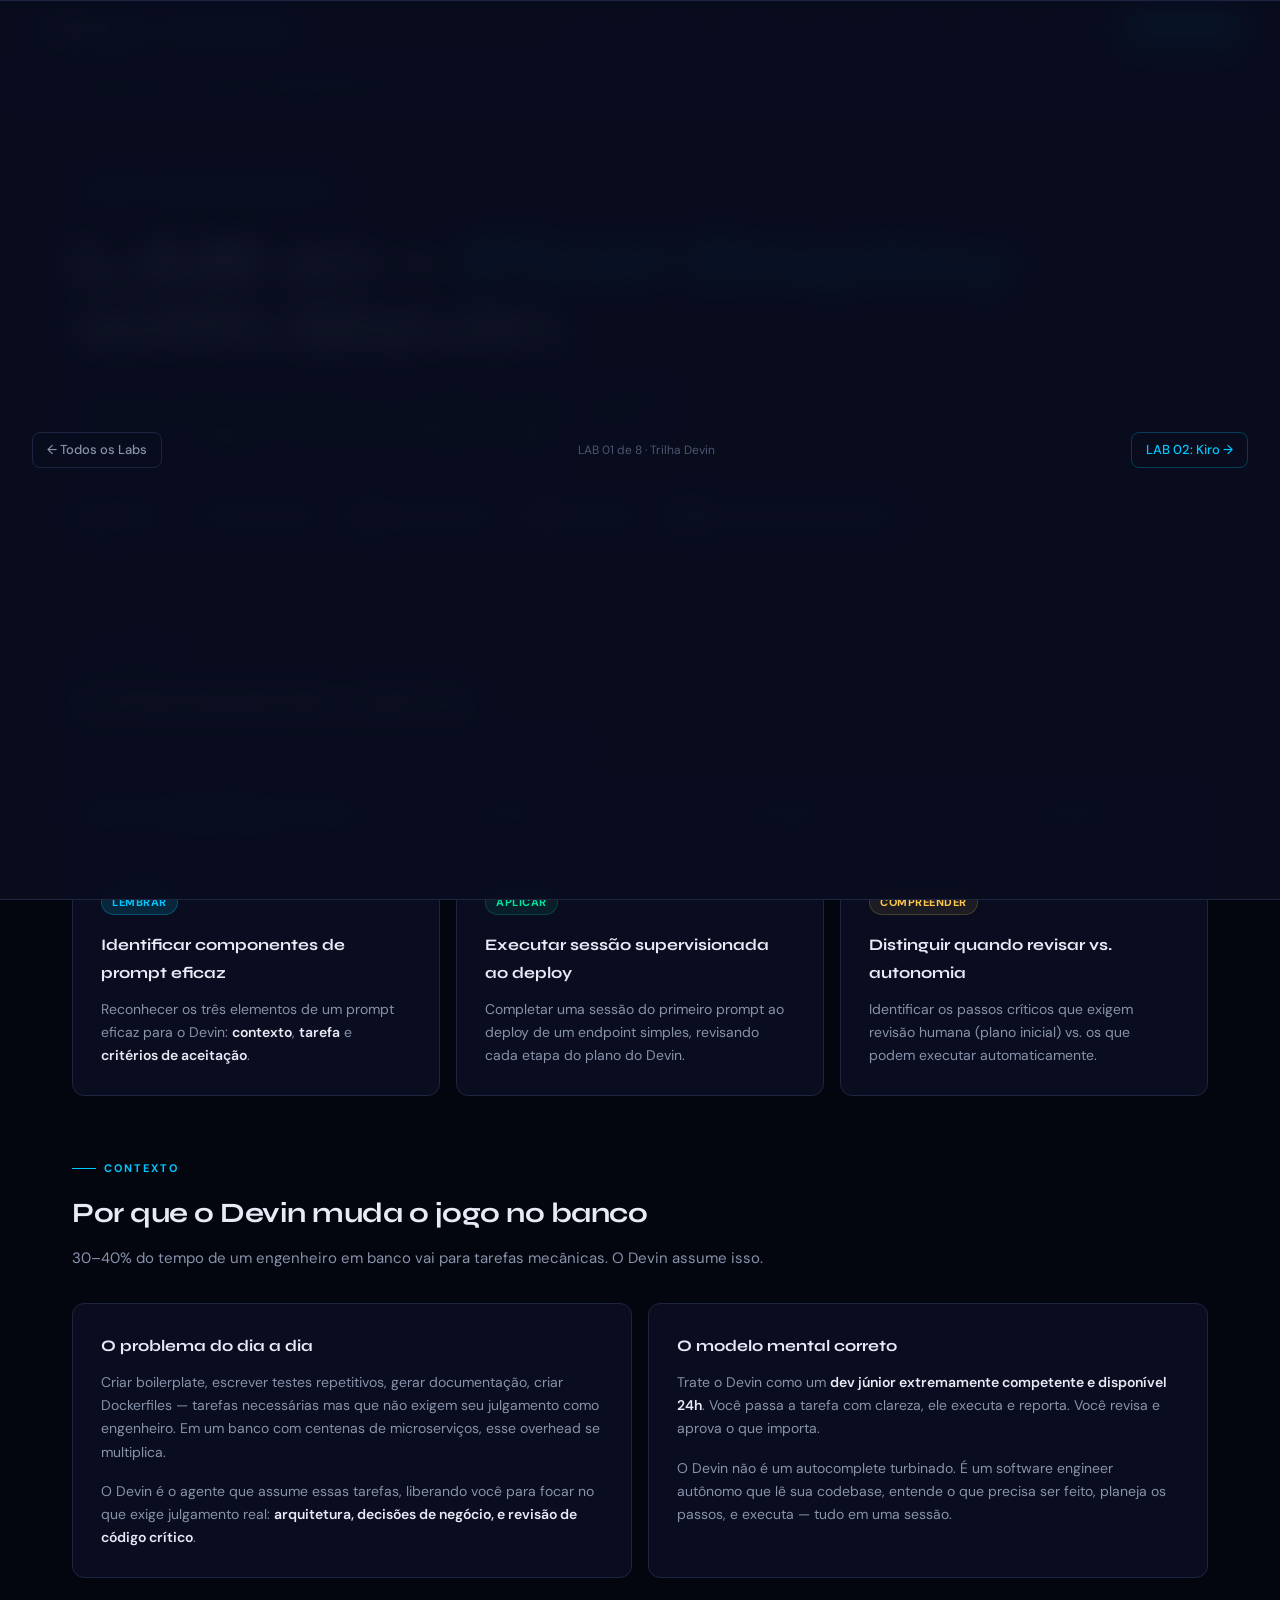
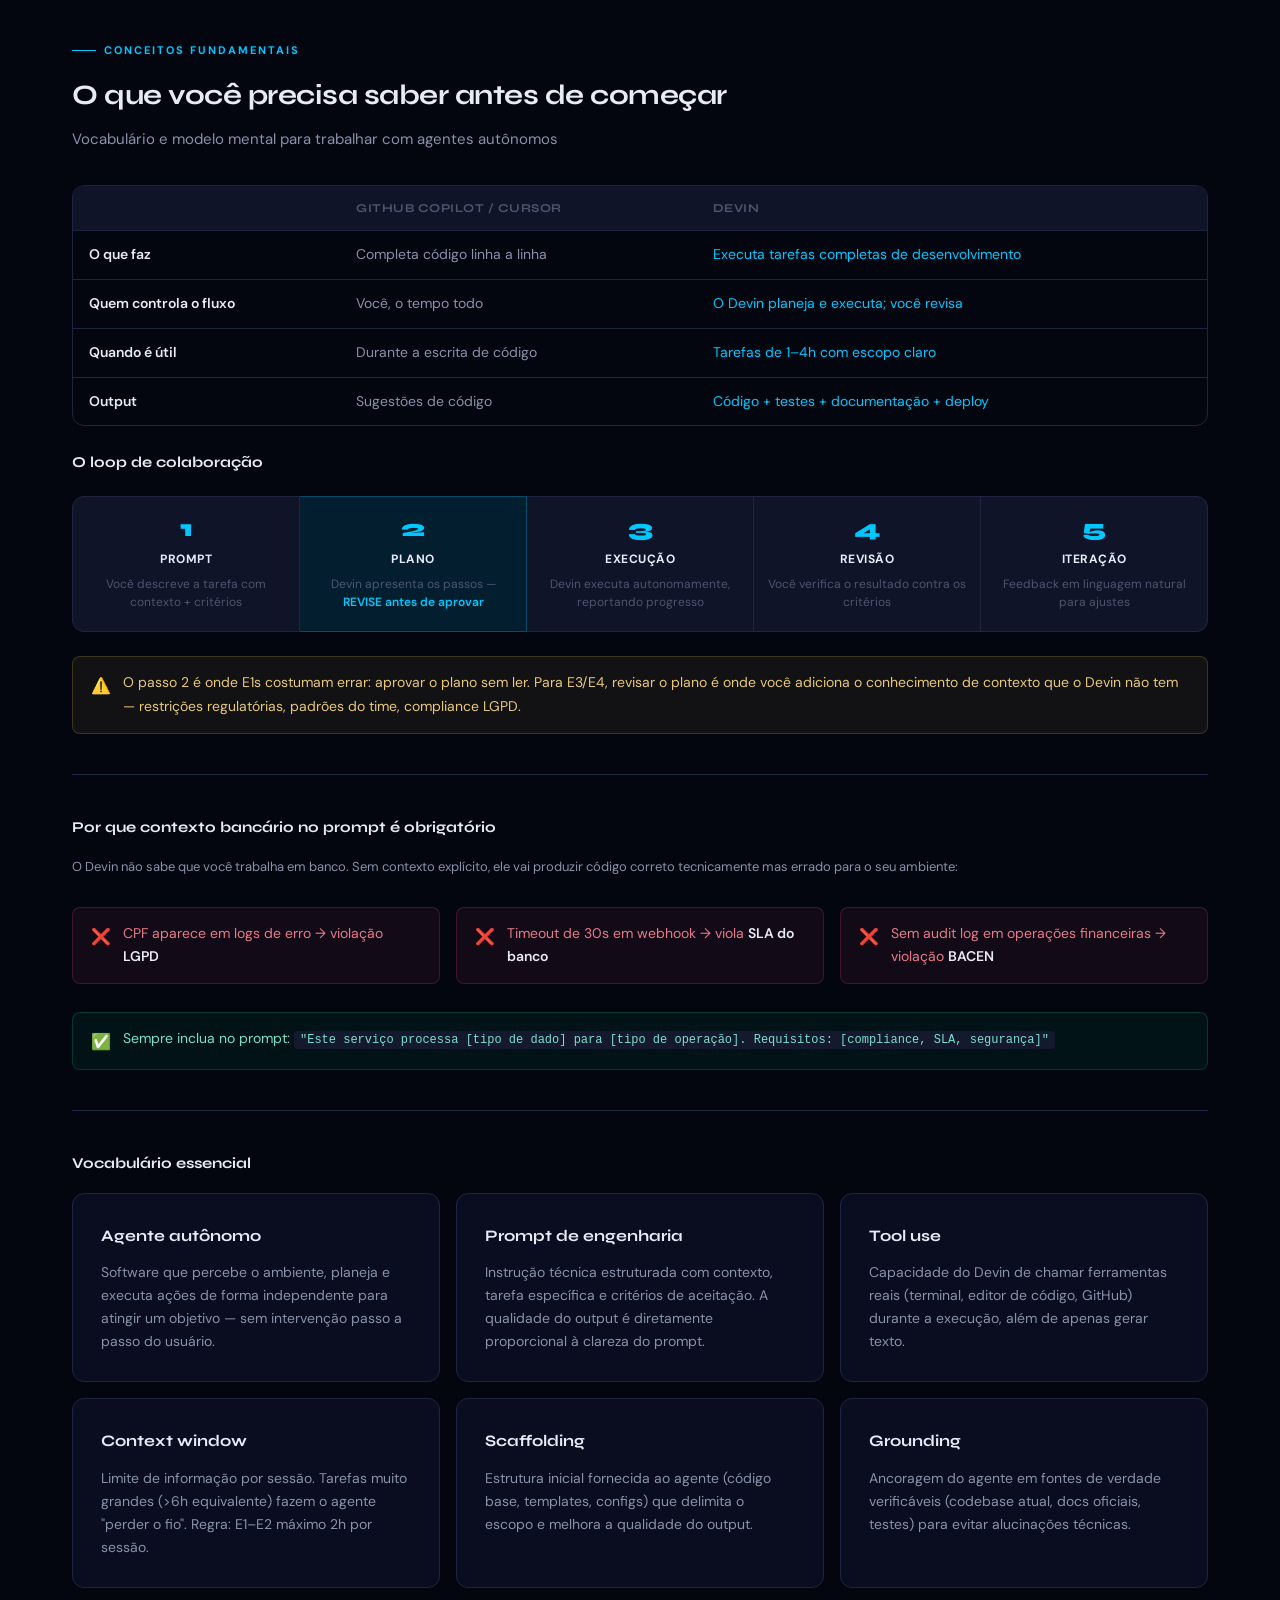
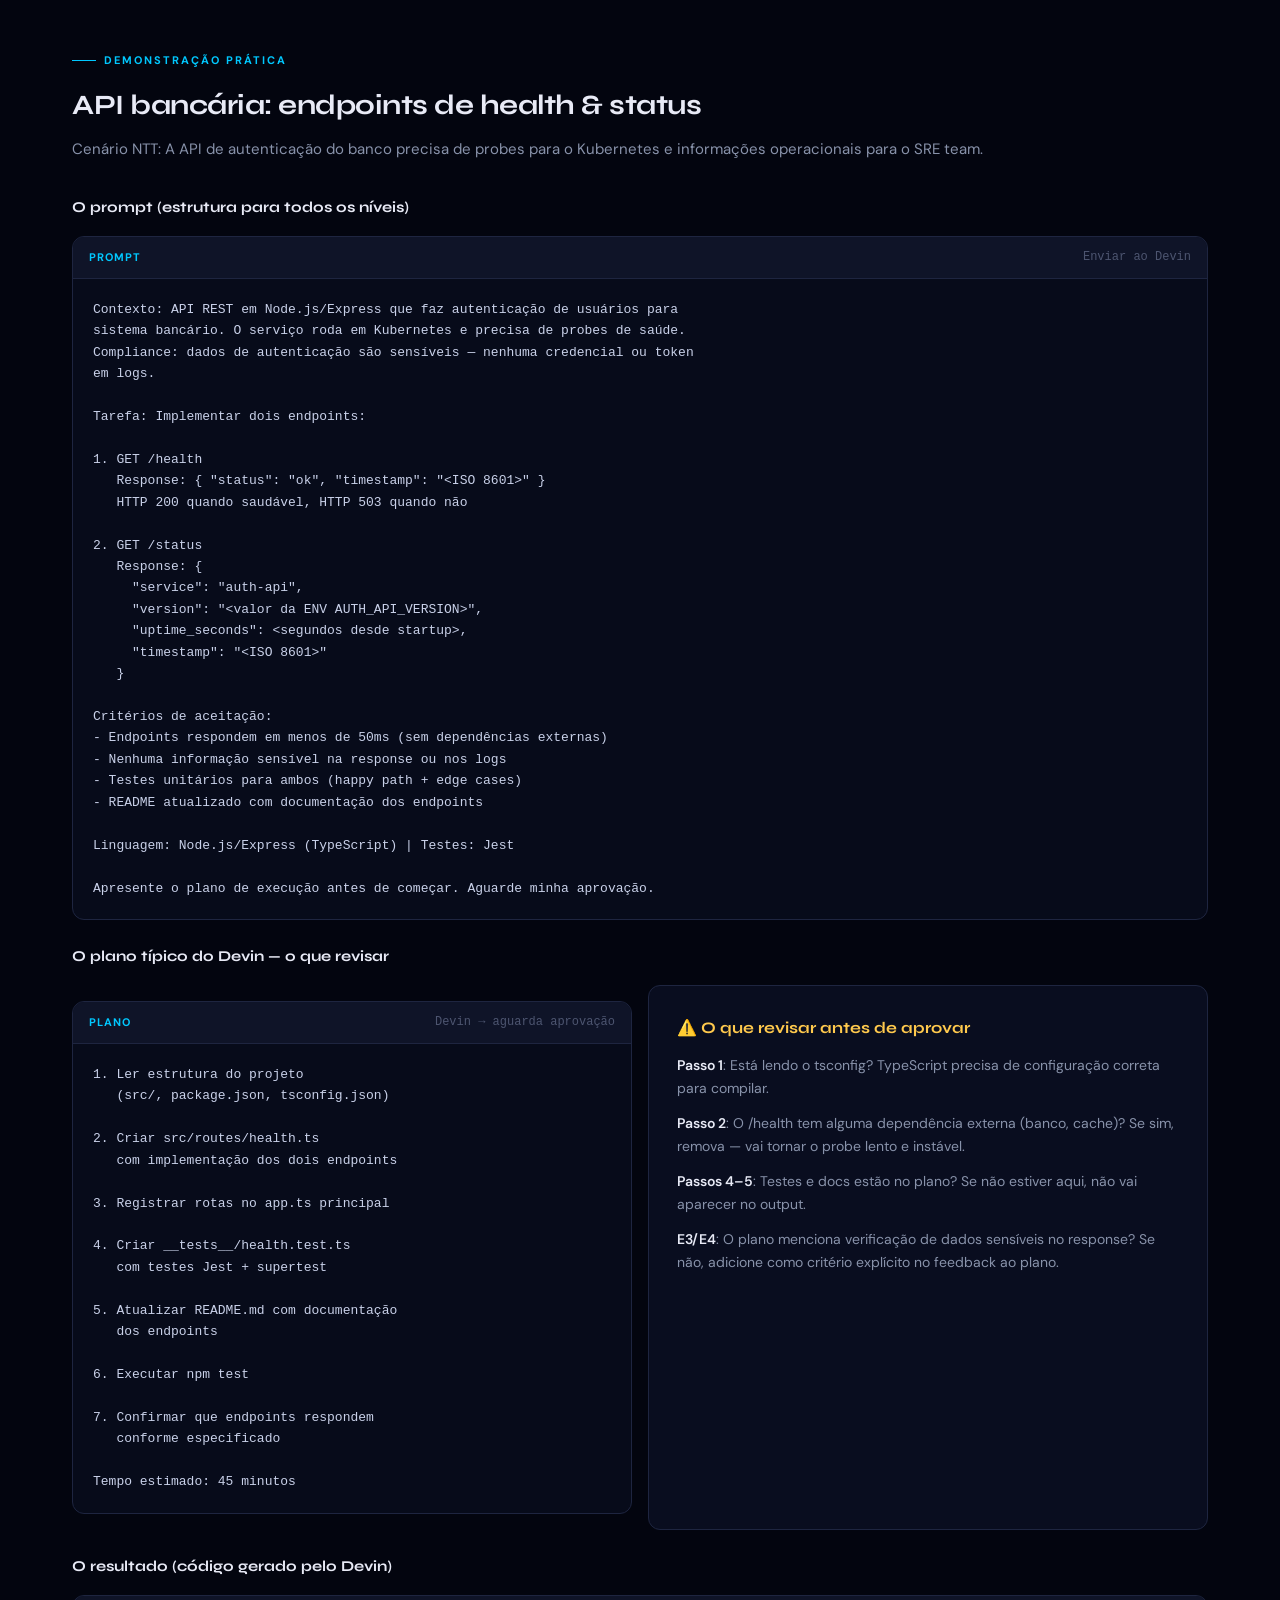
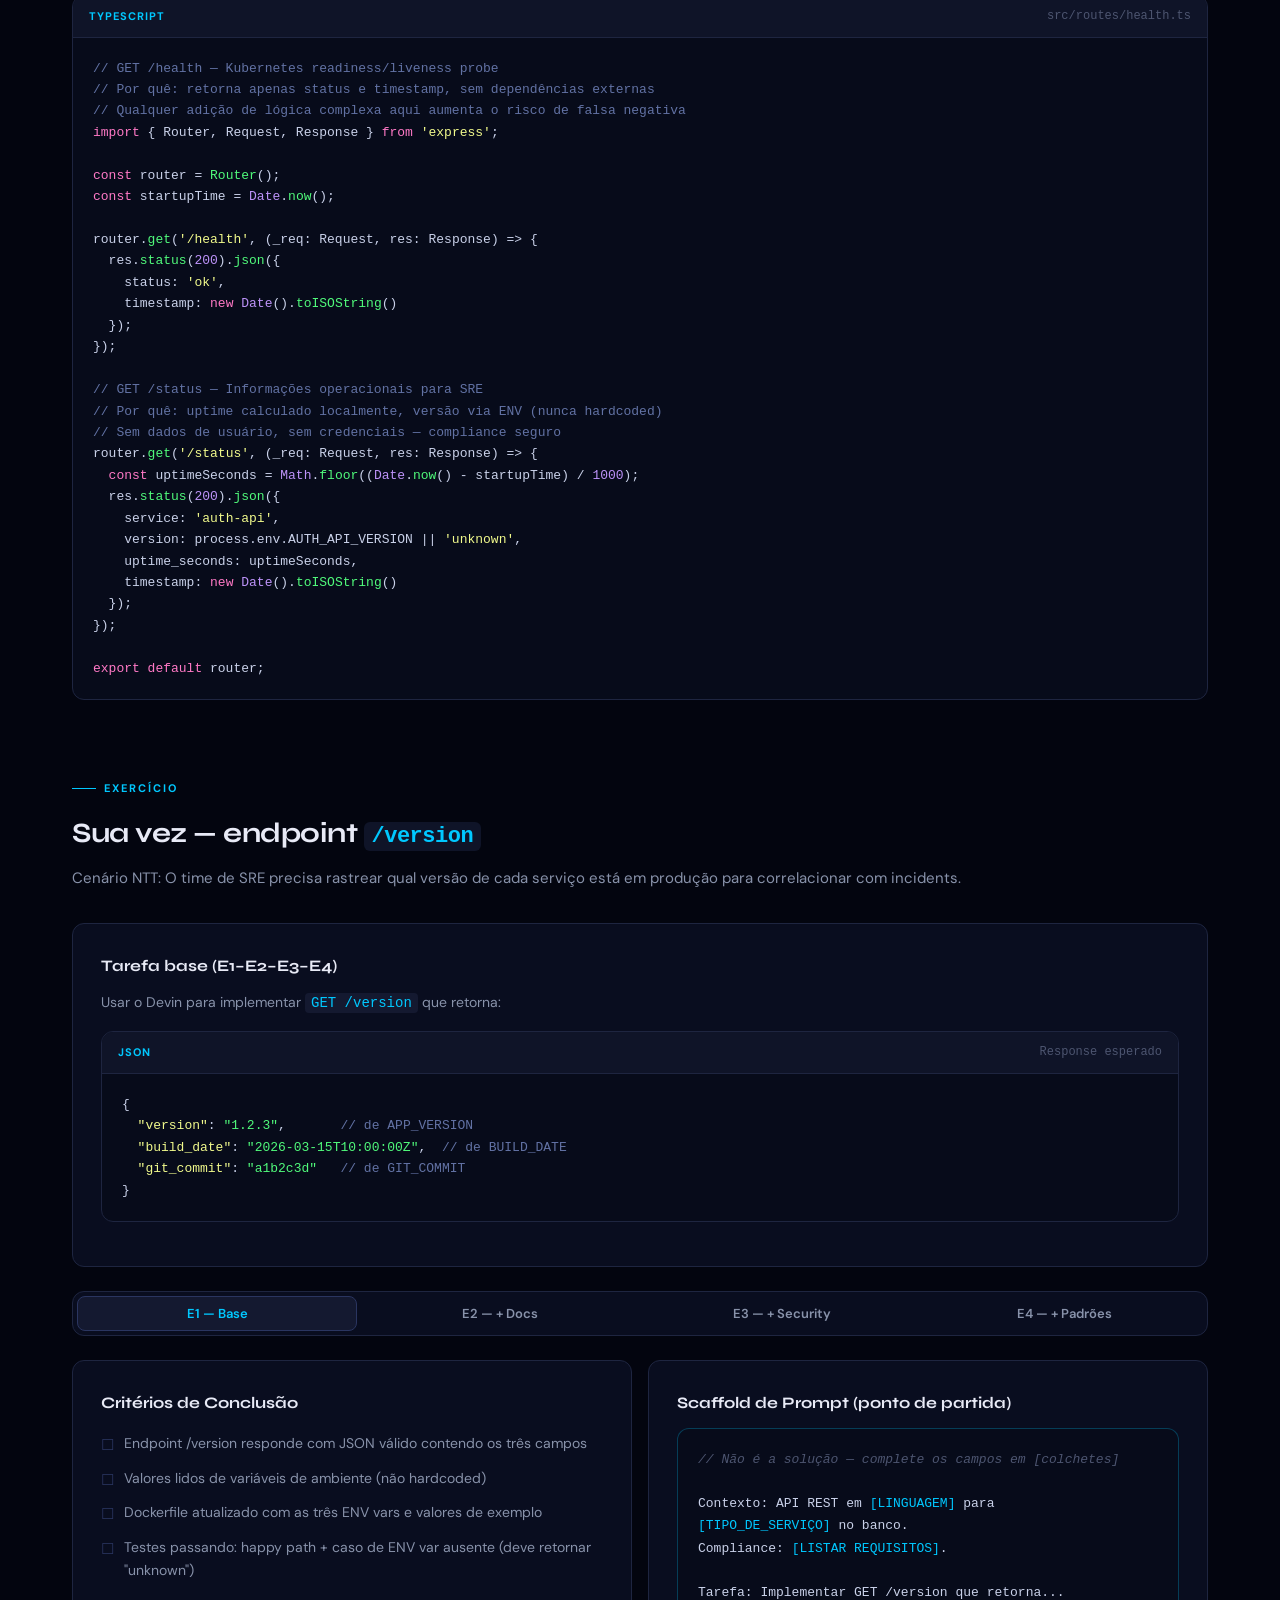
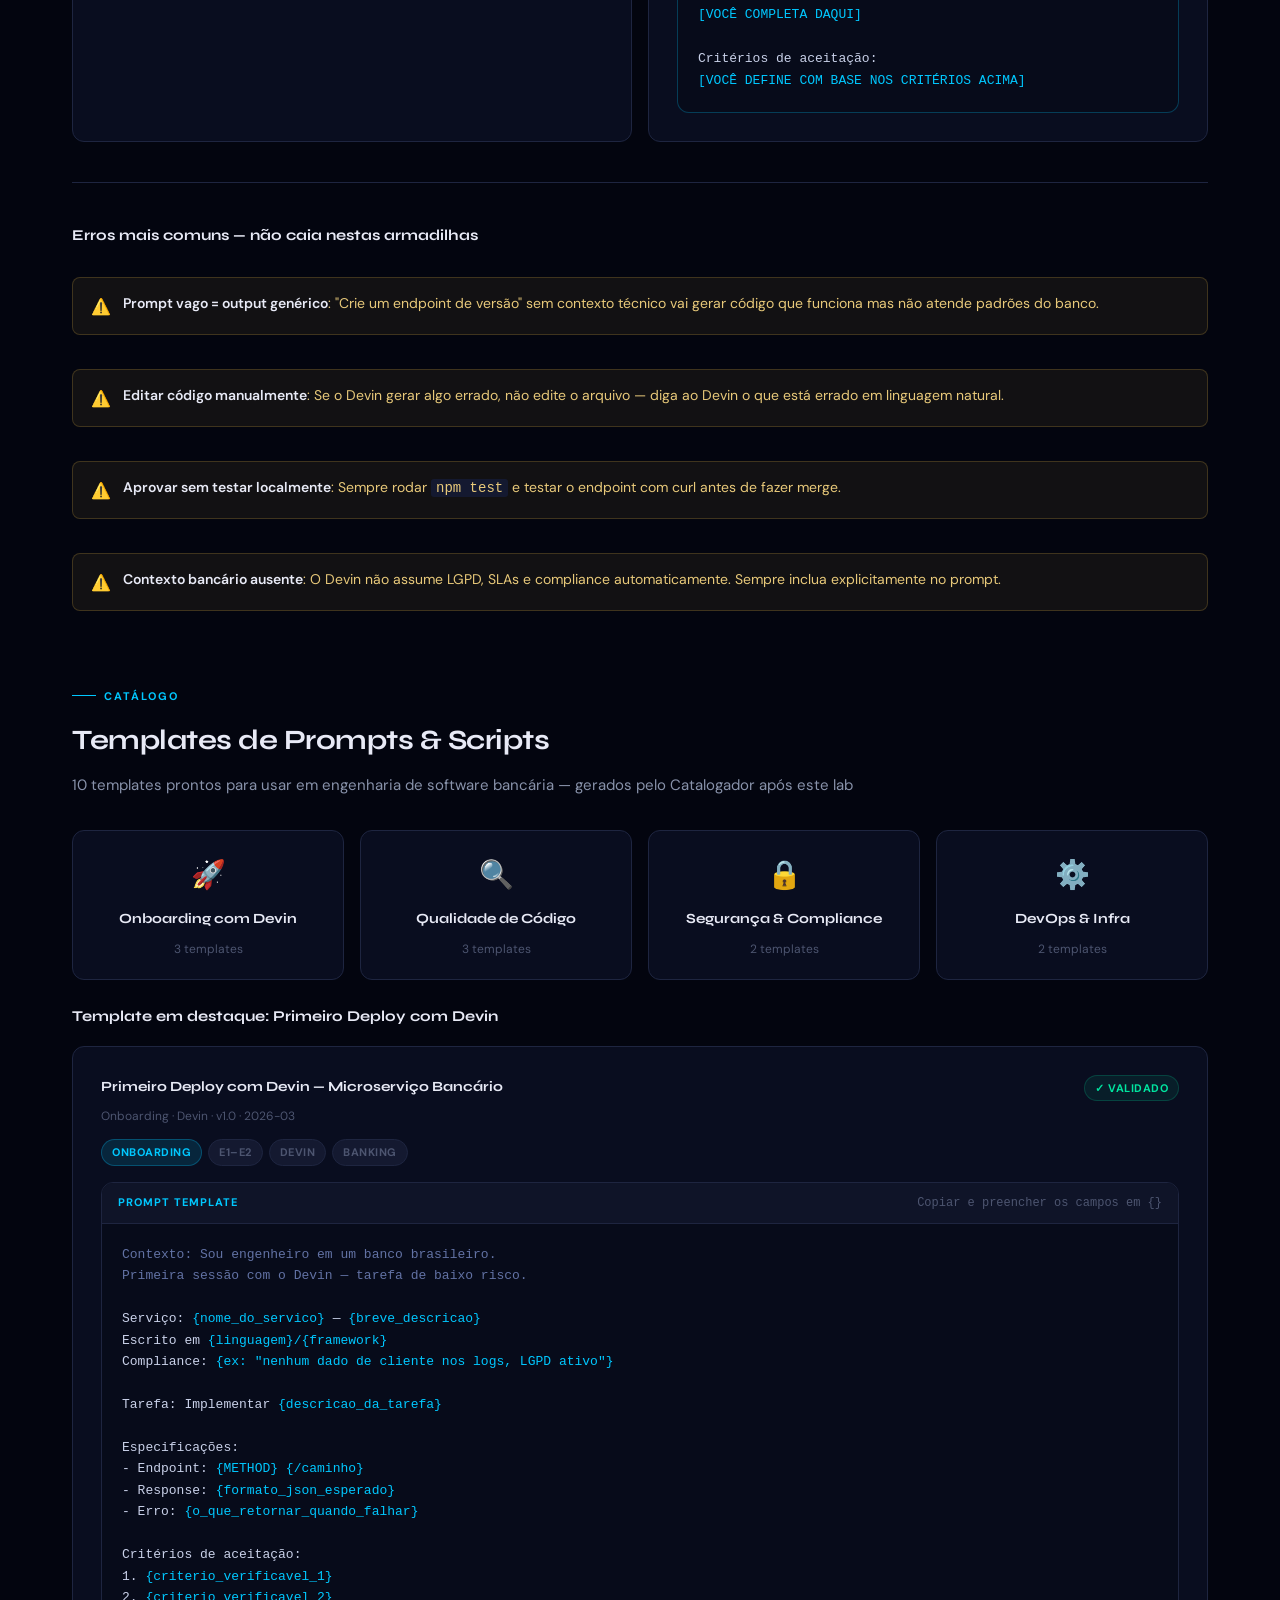
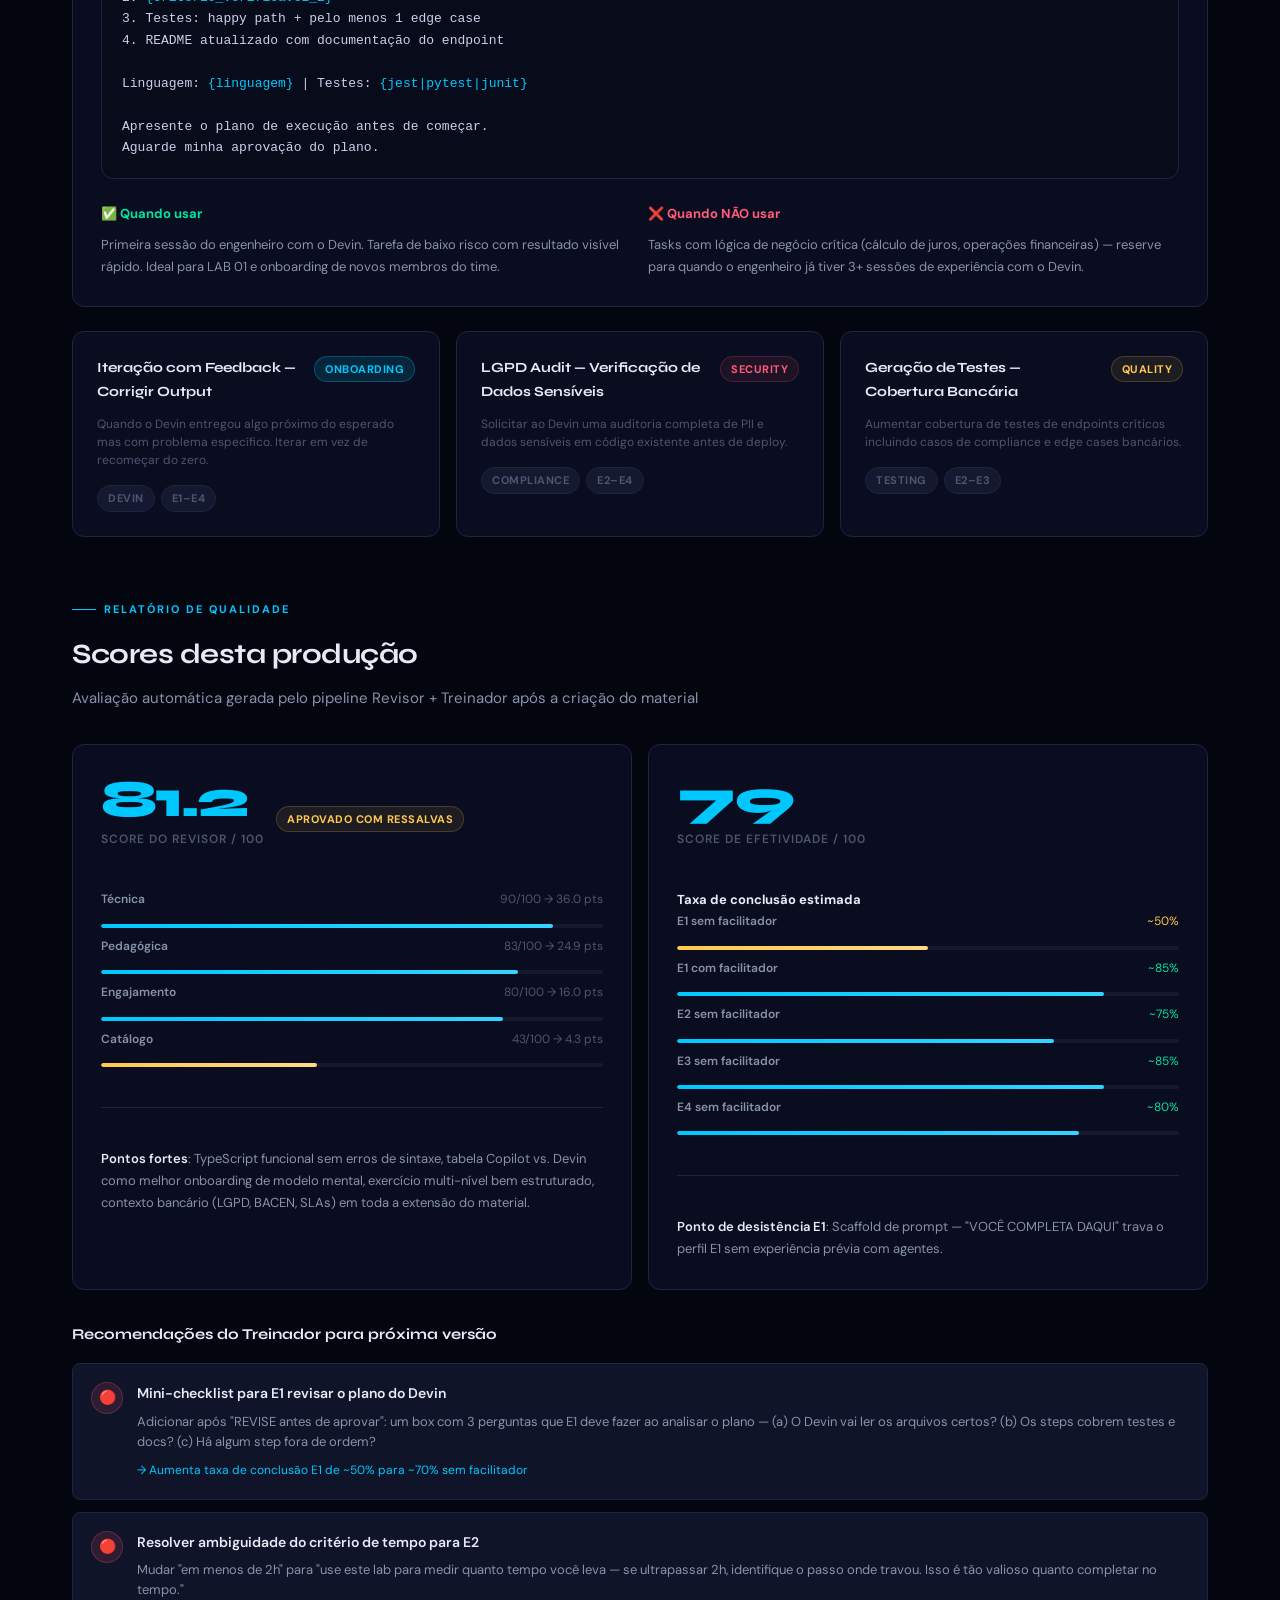
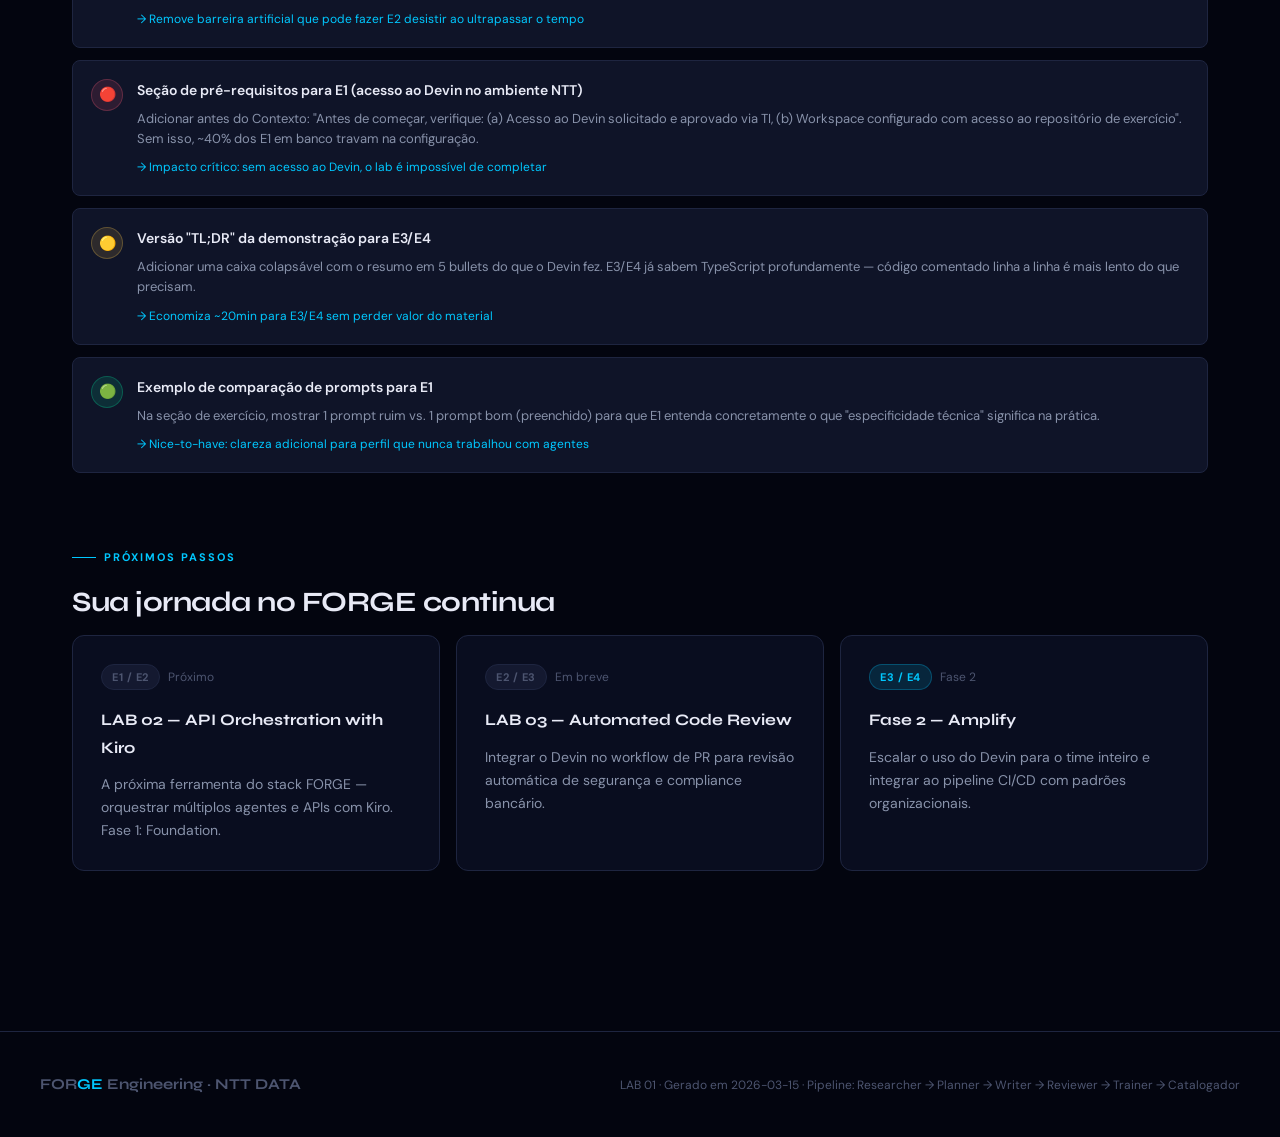
==== lab-01.html @ 85e08daf "feat: FORGE Training Platform — multi-lab responsive platform - index.html: home dashboard with Devi" ====
<!DOCTYPE html>
<html lang="pt-BR">
<head>
  <meta charset="UTF-8" />
  <meta name="viewport" content="width=device-width, initial-scale=1.0" />
  <title>FORGE Engineering — LAB 01: First Deploy with Devin</title>
  <link rel="preconnect" href="https://fonts.googleapis.com" />
  <link rel="preconnect" href="https://fonts.gstatic.com" crossorigin />
  <link href="https://fonts.googleapis.com/css2?family=Syne:wght@400;500;600;700;800&family=DM+Sans:ital,opsz,wght@0,9..40,300;0,9..40,400;0,9..40,500;0,9..40,600;1,9..40,400&display=swap" rel="stylesheet" />
  <style>
    /* ── Reset & Base ──────────────────────────────────────────── */
    *, *::before, *::after { box-sizing: border-box; margin: 0; padding: 0; }

    :root {
      --bg:         #03050f;
      --bg-2:       #090d1f;
      --bg-3:       #0f1428;
      --bg-4:       #141930;
      --cyan:       #00c8ff;
      --cyan-dim:   #00c8ff22;
      --cyan-glow:  #00c8ff44;
      --text:       #e8eaf6;
      --text-dim:   #8892aa;
      --text-muted: #4d5570;
      --border:     #1e2540;
      --border-bright: #2a3560;
      --green:      #00e5a0;
      --yellow:     #ffc94d;
      --red:        #ff5c7a;
      --purple:     #a855f7;
      --font-head:  'Syne', sans-serif;
      --font-body:  'DM Sans', sans-serif;
      --radius:     12px;
      --radius-sm:  8px;
    }

    html { scroll-behavior: smooth; }

    body {
      background: var(--bg);
      color: var(--text);
      font-family: var(--font-body);
      font-size: 15px;
      line-height: 1.7;
      min-height: 100vh;
    }

    /* ── Nav ───────────────────────────────────────────────────── */
    nav {
      position: sticky;
      top: 0;
      z-index: 100;
      background: rgba(3, 5, 15, 0.85);
      backdrop-filter: blur(16px);
      border-bottom: 1px solid var(--border);
      padding: 0 32px;
    }

    .nav-inner {
      max-width: 1200px;
      margin: 0 auto;
      display: flex;
      align-items: center;
      justify-content: space-between;
      height: 60px;
      gap: 24px;
    }

    .nav-brand {
      display: flex;
      align-items: center;
      gap: 12px;
      text-decoration: none;
    }

    .nav-logo {
      font-family: var(--font-head);
      font-size: 18px;
      font-weight: 800;
      letter-spacing: -0.5px;
      color: var(--text);
    }

    .nav-logo span { color: var(--cyan); }

    .nav-badge {
      font-size: 11px;
      font-weight: 600;
      color: var(--cyan);
      background: var(--cyan-dim);
      border: 1px solid var(--cyan-glow);
      padding: 2px 8px;
      border-radius: 20px;
      letter-spacing: 0.5px;
    }

    .nav-links {
      display: flex;
      align-items: center;
      gap: 4px;
      list-style: none;
    }

    .nav-links a {
      text-decoration: none;
      color: var(--text-dim);
      font-size: 13px;
      font-weight: 500;
      padding: 6px 12px;
      border-radius: var(--radius-sm);
      transition: color 0.2s, background 0.2s;
    }

    .nav-links a:hover {
      color: var(--text);
      background: var(--bg-3);
    }

    .nav-cta {
      background: var(--cyan) !important;
      color: var(--bg) !important;
      font-weight: 600 !important;
      padding: 6px 16px !important;
    }

    .nav-cta:hover {
      background: #33d4ff !important;
    }

    .nav-back {
      color: var(--text-muted) !important;
      border: 1px solid var(--border) !important;
      border-radius: var(--radius-sm) !important;
    }

    .nav-back:hover {
      color: var(--text-dim) !important;
      border-color: var(--border-bright) !important;
    }

    /* ── Hamburger ─────────────────────────────────────────────── */
    .nav-hamburger {
      display: none;
      flex-direction: column;
      gap: 5px;
      cursor: pointer;
      padding: 8px;
      background: none;
      border: none;
    }

    .nav-hamburger span {
      display: block;
      width: 22px;
      height: 2px;
      background: var(--text);
      transition: all 0.3s;
      border-radius: 2px;
    }

    .nav-mobile-menu {
      display: none;
      position: absolute;
      top: 60px;
      left: 0;
      right: 0;
      background: var(--bg-2);
      border-bottom: 1px solid var(--border);
      padding: 16px;
      flex-direction: column;
      gap: 8px;
      z-index: 99;
    }

    .nav-mobile-menu.open { display: flex; }

    .nav-mobile-menu a {
      text-decoration: none;
      color: var(--text-dim);
      font-size: 14px;
      font-weight: 500;
      padding: 10px 14px;
      border-radius: var(--radius-sm);
      transition: color 0.2s, background 0.2s;
    }

    .nav-mobile-menu a:hover {
      color: var(--text);
      background: var(--bg-3);
    }

    .nav-mobile-menu .nav-cta {
      background: var(--cyan) !important;
      color: var(--bg) !important;
      text-align: center;
    }

    /* ── Layout ────────────────────────────────────────────────── */
    .page {
      max-width: 1200px;
      margin: 0 auto;
      padding: 0 32px 80px;
    }

    /* ── Hero ──────────────────────────────────────────────────── */
    .hero {
      padding: 72px 0 48px;
      border-bottom: 1px solid var(--border);
    }

    .hero-phase {
      display: inline-flex;
      align-items: center;
      gap: 8px;
      background: var(--bg-3);
      border: 1px solid var(--border-bright);
      border-radius: 20px;
      padding: 4px 14px;
      margin-bottom: 24px;
    }

    .hero-phase .dot {
      width: 6px;
      height: 6px;
      border-radius: 50%;
      background: var(--cyan);
      animation: pulse 2s infinite;
    }

    @keyframes pulse {
      0%, 100% { opacity: 1; }
      50% { opacity: 0.3; }
    }

    .hero-phase span {
      font-size: 12px;
      font-weight: 600;
      color: var(--cyan);
      letter-spacing: 0.5px;
      text-transform: uppercase;
    }

    .hero h1 {
      font-family: var(--font-head);
      font-size: clamp(36px, 5vw, 60px);
      font-weight: 800;
      letter-spacing: -1.5px;
      line-height: 1.08;
      margin-bottom: 20px;
      color: var(--text);
    }

    .hero h1 em {
      font-style: normal;
      color: var(--cyan);
    }

    .hero-desc {
      font-size: 17px;
      color: var(--text-dim);
      max-width: 640px;
      line-height: 1.6;
      margin-bottom: 36px;
    }

    .hero-meta {
      display: flex;
      flex-wrap: wrap;
      gap: 12px;
    }

    .meta-chip {
      display: inline-flex;
      align-items: center;
      gap: 6px;
      background: var(--bg-3);
      border: 1px solid var(--border);
      border-radius: var(--radius-sm);
      padding: 6px 14px;
      font-size: 13px;
      color: var(--text-dim);
    }

    .meta-chip .icon { font-size: 14px; }

    /* ── Section ───────────────────────────────────────────────── */
    .section {
      padding: 56px 0 0;
    }

    .section-label {
      display: inline-flex;
      align-items: center;
      gap: 8px;
      font-size: 11px;
      font-weight: 700;
      letter-spacing: 2px;
      text-transform: uppercase;
      color: var(--cyan);
      margin-bottom: 12px;
    }

    .section-label::before {
      content: '';
      display: block;
      width: 24px;
      height: 1px;
      background: var(--cyan);
    }

    .section h2 {
      font-family: var(--font-head);
      font-size: 28px;
      font-weight: 700;
      letter-spacing: -0.5px;
      margin-bottom: 8px;
    }

    .section-sub {
      color: var(--text-dim);
      margin-bottom: 32px;
      font-size: 15px;
    }

    /* ── Cards ─────────────────────────────────────────────────── */
    .card {
      background: var(--bg-2);
      border: 1px solid var(--border);
      border-radius: var(--radius);
      padding: 28px;
      transition: border-color 0.2s;
    }

    .card:hover {
      border-color: var(--border-bright);
    }

    .card-grid {
      display: grid;
      gap: 16px;
    }

    .card-grid-2 { grid-template-columns: repeat(auto-fit, minmax(340px, 1fr)); }
    .card-grid-3 { grid-template-columns: repeat(auto-fit, minmax(280px, 1fr)); }
    .card-grid-4 { grid-template-columns: repeat(auto-fit, minmax(240px, 1fr)); }

    .card-title {
      font-family: var(--font-head);
      font-size: 16px;
      font-weight: 700;
      margin-bottom: 12px;
      color: var(--text);
    }

    .card-body {
      font-size: 14px;
      color: var(--text-dim);
      line-height: 1.65;
    }

    /* ── Score Cards ───────────────────────────────────────────── */
    .score-big {
      font-family: var(--font-head);
      font-size: 52px;
      font-weight: 800;
      letter-spacing: -2px;
      color: var(--cyan);
      line-height: 1;
      margin-bottom: 4px;
    }

    .score-label {
      font-size: 12px;
      font-weight: 600;
      text-transform: uppercase;
      letter-spacing: 1px;
      color: var(--text-muted);
      margin-bottom: 16px;
    }

    .progress-bar {
      height: 4px;
      background: var(--bg-4);
      border-radius: 2px;
      overflow: hidden;
      margin-bottom: 6px;
    }

    .progress-fill {
      height: 100%;
      border-radius: 2px;
      background: linear-gradient(90deg, var(--cyan), #33d4ff);
      transition: width 1s ease;
    }

    .progress-row {
      display: flex;
      justify-content: space-between;
      font-size: 12px;
      color: var(--text-muted);
      margin-bottom: 14px;
    }

    .progress-row strong { color: var(--text-dim); }

    /* ── Badge ─────────────────────────────────────────────────── */
    .badge {
      display: inline-flex;
      align-items: center;
      gap: 4px;
      border-radius: 20px;
      padding: 3px 10px;
      font-size: 11px;
      font-weight: 700;
      letter-spacing: 0.5px;
      text-transform: uppercase;
    }

    .badge-cyan  { background: var(--cyan-dim); color: var(--cyan); border: 1px solid var(--cyan-glow); }
    .badge-green { background: #00e5a015; color: var(--green); border: 1px solid #00e5a030; }
    .badge-yellow{ background: #ffc94d15; color: var(--yellow); border: 1px solid #ffc94d30; }
    .badge-red   { background: #ff5c7a15; color: var(--red); border: 1px solid #ff5c7a30; }
    .badge-purple{ background: #a855f715; color: var(--purple); border: 1px solid #a855f730; }
    .badge-gray  { background: var(--bg-4); color: var(--text-muted); border: 1px solid var(--border); }

    /* ── Level Tabs ─────────────────────────────────────────────── */
    .tabs {
      display: flex;
      gap: 4px;
      background: var(--bg-2);
      border: 1px solid var(--border);
      border-radius: var(--radius);
      padding: 4px;
      margin-bottom: 24px;
      flex-wrap: wrap;
    }

    .tab {
      flex: 1;
      min-width: 100px;
      padding: 8px 16px;
      border-radius: var(--radius-sm);
      border: none;
      background: transparent;
      color: var(--text-dim);
      font-family: var(--font-body);
      font-size: 13px;
      font-weight: 600;
      cursor: pointer;
      transition: all 0.2s;
      text-align: center;
    }

    .tab.active {
      background: var(--bg-4);
      color: var(--cyan);
      border: 1px solid var(--border-bright);
    }

    .tab-content { display: none; }
    .tab-content.active { display: block; }

    /* ── Table ─────────────────────────────────────────────────── */
    .table-wrap {
      overflow-x: auto;
      border-radius: var(--radius);
      border: 1px solid var(--border);
    }

    table {
      width: 100%;
      border-collapse: collapse;
      font-size: 14px;
    }

    thead {
      background: var(--bg-3);
    }

    th {
      padding: 12px 16px;
      text-align: left;
      font-family: var(--font-head);
      font-size: 12px;
      font-weight: 700;
      letter-spacing: 0.5px;
      color: var(--text-muted);
      text-transform: uppercase;
      border-bottom: 1px solid var(--border);
    }

    td {
      padding: 12px 16px;
      color: var(--text-dim);
      border-bottom: 1px solid var(--border);
      vertical-align: top;
    }

    tr:last-child td { border-bottom: none; }

    tr:hover td { background: var(--bg-3); }

    /* ── Code Block ─────────────────────────────────────────────── */
    .code-block {
      background: #070b1a;
      border: 1px solid var(--border);
      border-radius: var(--radius);
      overflow: hidden;
      margin: 16px 0;
    }

    .code-header {
      display: flex;
      align-items: center;
      justify-content: space-between;
      padding: 10px 16px;
      background: var(--bg-3);
      border-bottom: 1px solid var(--border);
    }

    .code-lang {
      font-size: 11px;
      font-weight: 700;
      color: var(--cyan);
      letter-spacing: 1px;
      text-transform: uppercase;
    }

    .code-file {
      font-size: 12px;
      color: var(--text-muted);
      font-family: 'Courier New', monospace;
    }

    pre {
      padding: 20px;
      overflow-x: auto;
      font-size: 13px;
      line-height: 1.65;
      color: #c9d1e9;
      font-family: 'JetBrains Mono', 'Courier New', monospace;
    }

    /* ── Prompt Template ─────────────────────────────────────────── */
    .prompt-block {
      background: #070b1a;
      border: 1px solid var(--cyan-glow);
      border-radius: var(--radius);
      padding: 20px;
      font-family: 'Courier New', monospace;
      font-size: 13px;
      line-height: 1.7;
      color: #c9d1e9;
      white-space: pre-wrap;
      word-break: break-word;
    }

    .prompt-var { color: var(--cyan); }
    .prompt-comment { color: var(--text-muted); font-style: italic; }

    /* ── Alert ─────────────────────────────────────────────────── */
    .alert {
      display: flex;
      gap: 12px;
      padding: 14px 18px;
      border-radius: var(--radius-sm);
      margin: 12px 0;
      font-size: 14px;
    }

    .alert-icon { font-size: 16px; flex-shrink: 0; margin-top: 1px; }

    .alert-yellow { background: #ffc94d10; border: 1px solid #ffc94d30; color: #e8c97a; }
    .alert-red    { background: #ff5c7a10; border: 1px solid #ff5c7a30; color: #e87a8a; }
    .alert-green  { background: #00e5a010; border: 1px solid #00e5a030; color: #7ae0c9; }
    .alert-cyan   { background: var(--cyan-dim); border: 1px solid var(--cyan-glow); color: #7ad4e8; }

    /* ── Checklist ─────────────────────────────────────────────── */
    .checklist {
      list-style: none;
      display: flex;
      flex-direction: column;
      gap: 8px;
    }

    .checklist li {
      display: flex;
      align-items: flex-start;
      gap: 10px;
      font-size: 14px;
      color: var(--text-dim);
    }

    .checklist li::before {
      content: '☐';
      color: var(--border-bright);
      font-size: 15px;
      flex-shrink: 0;
      margin-top: 1px;
    }

    /* ── Loop Visual ─────────────────────────────────────────────── */
    .loop-steps {
      display: flex;
      flex-wrap: wrap;
      gap: 0;
      margin: 20px 0;
    }

    .loop-step {
      flex: 1;
      min-width: 140px;
      display: flex;
      flex-direction: column;
      align-items: center;
      text-align: center;
      padding: 20px 12px;
      background: var(--bg-3);
      border: 1px solid var(--border);
      position: relative;
    }

    .loop-step:first-child { border-radius: var(--radius) 0 0 var(--radius); }
    .loop-step:last-child  { border-radius: 0 var(--radius) var(--radius) 0; }
    .loop-step + .loop-step { border-left: none; }

    .loop-step.highlight { background: var(--cyan-dim); border-color: var(--cyan-glow); }

    .loop-num {
      font-family: var(--font-head);
      font-size: 24px;
      font-weight: 800;
      color: var(--cyan);
      line-height: 1;
      margin-bottom: 8px;
    }

    .loop-name {
      font-size: 12px;
      font-weight: 700;
      color: var(--text);
      text-transform: uppercase;
      letter-spacing: 0.5px;
      margin-bottom: 6px;
    }

    .loop-desc {
      font-size: 12px;
      color: var(--text-muted);
      line-height: 1.5;
    }

    /* ── Catalog Card ─────────────────────────────────────────────── */
    .catalog-card {
      background: var(--bg-2);
      border: 1px solid var(--border);
      border-radius: var(--radius);
      padding: 24px;
      transition: border-color 0.2s, transform 0.2s;
      cursor: default;
    }

    .catalog-card:hover {
      border-color: var(--cyan-glow);
      transform: translateY(-2px);
    }

    .catalog-card-top {
      display: flex;
      align-items: flex-start;
      justify-content: space-between;
      gap: 12px;
      margin-bottom: 12px;
    }

    .catalog-card-title {
      font-family: var(--font-head);
      font-size: 14px;
      font-weight: 700;
      color: var(--text);
    }

    .catalog-card-meta {
      font-size: 12px;
      color: var(--text-muted);
      margin-bottom: 16px;
      line-height: 1.5;
    }

    .catalog-card-tags {
      display: flex;
      flex-wrap: wrap;
      gap: 6px;
    }

    /* ── Recommendation ─────────────────────────────────────────── */
    .rec {
      display: flex;
      gap: 14px;
      padding: 18px;
      background: var(--bg-3);
      border: 1px solid var(--border);
      border-radius: var(--radius-sm);
      margin-bottom: 12px;
    }

    .rec-priority {
      width: 32px;
      height: 32px;
      border-radius: 50%;
      display: flex;
      align-items: center;
      justify-content: center;
      font-size: 14px;
      flex-shrink: 0;
    }

    .rec-priority.high   { background: #ff5c7a20; border: 1px solid #ff5c7a40; color: var(--red); }
    .rec-priority.medium { background: #ffc94d20; border: 1px solid #ffc94d40; color: var(--yellow); }
    .rec-priority.low    { background: #00e5a020; border: 1px solid #00e5a040; color: var(--green); }

    .rec-content { flex: 1; }
    .rec-title { font-size: 14px; font-weight: 600; color: var(--text); margin-bottom: 6px; }
    .rec-body  { font-size: 13px; color: var(--text-dim); line-height: 1.55; }
    .rec-impact { font-size: 12px; color: var(--cyan); margin-top: 8px; }

    /* ── Footer ─────────────────────────────────────────────────── */
    footer {
      border-top: 1px solid var(--border);
      padding: 40px 32px;
      margin-top: 80px;
    }

    .footer-inner {
      max-width: 1200px;
      margin: 0 auto;
      display: flex;
      align-items: center;
      justify-content: space-between;
      flex-wrap: wrap;
      gap: 16px;
    }

    .footer-brand {
      font-family: var(--font-head);
      font-size: 15px;
      font-weight: 700;
      color: var(--text-muted);
    }

    .footer-brand span { color: var(--cyan); }

    .footer-meta {
      font-size: 12px;
      color: var(--text-muted);
    }

    /* ── Util ───────────────────────────────────────────────────── */
    .divider {
      height: 1px;
      background: var(--border);
      margin: 40px 0;
    }

    .mt-8  { margin-top: 8px; }
    .mt-16 { margin-top: 16px; }
    .mt-24 { margin-top: 24px; }
    .mt-32 { margin-top: 32px; }
    .mb-8  { margin-bottom: 8px; }
    .mb-16 { margin-bottom: 16px; }
    .mb-24 { margin-bottom: 24px; }
    .flex  { display: flex; }
    .items-center { align-items: center; }
    .gap-8 { gap: 8px; }
    .gap-12{ gap: 12px; }
    .text-cyan   { color: var(--cyan); }
    .text-green  { color: var(--green); }
    .text-yellow { color: var(--yellow); }
    .text-red    { color: var(--red); }
    .text-dim    { color: var(--text-dim); }
    .text-muted  { color: var(--text-muted); }
    .text-sm     { font-size: 13px; }
    .text-xs     { font-size: 12px; }
    .font-head   { font-family: var(--font-head); }
    .font-bold   { font-weight: 700; }

    strong { color: var(--text); font-weight: 600; }

    /* ── Breadcrumb ─────────────────────────────────────────────── */
    .breadcrumb { background: var(--bg-2); border-bottom: 1px solid var(--border); }
    .breadcrumb-link { color: var(--text-dim); text-decoration: none; font-size: 13px; transition: color 0.2s; }
    .breadcrumb-link:hover { color: var(--cyan); }
    .breadcrumb-sep { color: var(--text-muted); margin: 0 8px; font-size: 13px; }
    .breadcrumb-current { color: var(--text-dim); font-size: 13px; }

    /* ── Bottom Nav ─────────────────────────────────────────────── */
    .lab-nav-bottom {
      position: fixed;
      bottom: 0;
      left: 0;
      right: 0;
      background: rgba(9, 13, 31, 0.95);
      backdrop-filter: blur(16px);
      border-top: 1px solid var(--border);
      display: flex;
      align-items: center;
      justify-content: space-between;
      padding: 12px 32px;
      z-index: 100;
    }

    .lab-nav-bottom a {
      color: var(--text-dim);
      text-decoration: none;
      font-size: 13px;
      font-weight: 500;
      padding: 6px 14px;
      border-radius: var(--radius-sm);
      border: 1px solid var(--border);
      transition: all 0.2s;
    }

    .lab-nav-bottom a:hover { color: var(--text); border-color: var(--border-bright); }
    .lab-nav-next { color: var(--cyan) !important; border-color: var(--cyan-glow) !important; }
    .lab-nav-next:hover { background: var(--cyan-dim) !important; }
    .lab-nav-info { font-size: 12px; color: var(--text-muted); }

    /* ── Responsive ────────────────────────────────────────────── */
    @media (max-width: 768px) {
      .nav-links { display: none; }
      .nav-hamburger { display: flex; }
      .hero { padding: 40px 0 32px; }
      .hero h1 { font-size: clamp(28px, 7vw, 40px); }
      .page { padding: 0 16px 60px; }
      .card-grid-2, .card-grid-3, .card-grid-4 { grid-template-columns: 1fr; }
      .loop-steps { flex-direction: column; }
      .loop-step { border-radius: 0 !important; border-left: 1px solid var(--border) !important; border-top: none !important; }
      .loop-step:first-child { border-radius: var(--radius) var(--radius) 0 0 !important; border-top: 1px solid var(--border) !important; }
      .loop-step:last-child  { border-radius: 0 0 var(--radius) var(--radius) !important; }
      .table-wrap { font-size: 13px; }
      .hero-meta { gap: 8px; }
      .meta-chip { font-size: 12px; padding: 4px 10px; }
      .tabs { flex-wrap: wrap; }
      .tab { min-width: 80px; font-size: 12px; padding: 6px 10px; }
      .score-big { font-size: 36px; }
    }

    @media (max-width: 480px) {
      nav { padding: 0 16px; }
      .hero h1 { font-size: 26px; }
      .section h2 { font-size: 22px; }
      .code-block pre { font-size: 12px; }
      .card { padding: 20px; }
      .lab-nav-bottom { padding: 10px 16px; }
      .lab-nav-info { display: none; }
      .lab-nav-bottom a { font-size: 12px; padding: 5px 10px; }
    }
  </style>
</head>
<body>

<!-- ══════════════════════════════════════════════════ NAV -->
<nav>
  <div class="nav-inner">
    <a href="index.html" class="nav-brand">
      <div class="nav-logo">FOR<span>GE</span></div>
      <div class="nav-badge">Engineering Program</div>
    </a>
    <ul class="nav-links">
      <li><a href="index.html" class="nav-back">← Labs</a></li>
      <li><a href="#contexto">Contexto</a></li>
      <li><a href="#conceitos">Conceitos</a></li>
      <li><a href="#demo">Demo</a></li>
      <li><a href="#exercicio">Exercício</a></li>
      <li><a href="#catalogo">Catálogo</a></li>
      <li><a href="#qualidade">Qualidade</a></li>
      <li><a href="#exercicio" class="nav-cta">Começar Lab</a></li>
    </ul>
    <button class="nav-hamburger" onclick="toggleMobileMenu()" aria-label="Menu">
      <span></span>
      <span></span>
      <span></span>
    </button>
  </div>
  <div class="nav-mobile-menu" id="mobileMenu">
    <a href="index.html">← Todos os Labs</a>
    <a href="#contexto" onclick="closeMobileMenu()">Contexto</a>
    <a href="#conceitos" onclick="closeMobileMenu()">Conceitos</a>
    <a href="#demo" onclick="closeMobileMenu()">Demo</a>
    <a href="#exercicio" onclick="closeMobileMenu()">Exercício</a>
    <a href="#catalogo" onclick="closeMobileMenu()">Catálogo</a>
    <a href="#qualidade" onclick="closeMobileMenu()">Qualidade</a>
    <a href="#exercicio" class="nav-cta" onclick="closeMobileMenu()">Começar Lab</a>
  </div>
</nav>

<!-- ══════════════════════════════════════════════════ BREADCRUMB -->
<div class="breadcrumb">
  <div class="page" style="padding-top:16px;padding-bottom:0">
    <a href="index.html" class="breadcrumb-link">← Todos os Labs</a>
    <span class="breadcrumb-sep">/</span>
    <span class="breadcrumb-current">LAB 01 · First Deploy with Devin</span>
  </div>
</div>

<!-- ══════════════════════════════════════════════════ HERO -->
<div class="page">
  <section class="hero">
    <div class="hero-phase">
      <div class="dot"></div>
      <span>Fase 1 — Foundation · Semanas 1–2</span>
    </div>
    <h1>LAB 01 — <em>First Deploy</em><br>with Devin</h1>
    <p class="hero-desc">
      Seu primeiro deploy supervisionado com um agente autônomo de software. Entenda como estruturar tarefas, revisar planos de execução, e quando — e quando não — delegar com autonomia em ambiente bancário.
    </p>
    <div class="hero-meta">
      <span class="meta-chip"><span class="icon">🤖</span> Devin AI</span>
      <span class="meta-chip"><span class="icon">⏱</span> 2h (E4) a 4h (E1)</span>
      <span class="meta-chip"><span class="icon">🏦</span> Contexto bancário</span>
      <span class="meta-chip"><span class="icon">🎯</span> E1 · E2 · E3 · E4</span>
      <span class="meta-chip"><span class="icon">📊</span> Score: 81.2 · Efetividade: 79/100</span>
    </div>
  </section>

  <!-- ══════════════════════════════════════════════ OBJETIVOS POR NÍVEL -->
  <section class="section" id="objetivos">
    <div class="section-label">Objetivos</div>
    <h2>Ao final deste lab, você vai...</h2>
    <p class="section-sub">Objetivos mapeados por nível de senioridade usando Taxonomia de Bloom</p>

    <div class="tabs" id="level-tabs">
      <button class="tab active" onclick="switchTab('e1')">E1 — Junior</button>
      <button class="tab" onclick="switchTab('e2')">E2 — Mid</button>
      <button class="tab" onclick="switchTab('e3')">E3 — Senior</button>
      <button class="tab" onclick="switchTab('e4')">E4 — Staff</button>
    </div>

    <div id="tab-e1" class="tab-content active">
      <div class="card-grid card-grid-3">
        <div class="card">
          <div class="flex items-center gap-8 mb-16">
            <span class="badge badge-cyan">Lembrar</span>
          </div>
          <div class="card-title">Identificar componentes de prompt eficaz</div>
          <div class="card-body">Reconhecer os três elementos de um prompt eficaz para o Devin: <strong>contexto</strong>, <strong>tarefa</strong> e <strong>critérios de aceitação</strong>.</div>
        </div>
        <div class="card">
          <div class="flex items-center gap-8 mb-16">
            <span class="badge badge-green">Aplicar</span>
          </div>
          <div class="card-title">Executar sessão supervisionada ao deploy</div>
          <div class="card-body">Completar uma sessão do primeiro prompt ao deploy de um endpoint simples, revisando cada etapa do plano do Devin.</div>
        </div>
        <div class="card">
          <div class="flex items-center gap-8 mb-16">
            <span class="badge badge-yellow">Compreender</span>
          </div>
          <div class="card-title">Distinguir quando revisar vs. autonomia</div>
          <div class="card-body">Identificar os passos críticos que exigem revisão humana (plano inicial) vs. os que podem executar automaticamente.</div>
        </div>
      </div>
    </div>

    <div id="tab-e2" class="tab-content">
      <div class="card-grid card-grid-3">
        <div class="card">
          <div class="flex items-center gap-8 mb-16">
            <span class="badge badge-green">Aplicar</span>
          </div>
          <div class="card-title">Implementar feature completa em &lt;2h</div>
          <div class="card-body">Delegar endpoint + testes + documentação ao Devin em uma única sessão com critérios de aceitação claros.</div>
        </div>
        <div class="card">
          <div class="flex items-center gap-8 mb-16">
            <span class="badge badge-purple">Analisar</span>
          </div>
          <div class="card-title">Analisar plano e identificar riscos</div>
          <div class="card-body">Ler o plano de execução do Devin e identificar dependências incorretas, steps faltantes, ou riscos de compliance antes de aprovar.</div>
        </div>
        <div class="card">
          <div class="flex items-center gap-8 mb-16">
            <span class="badge badge-purple">Analisar</span>
          </div>
          <div class="card-title">Comparar Devin vs. desenvolvimento manual</div>
          <div class="card-body">Avaliar concretamente ganhos de velocidade e trade-offs de qualidade para decisões futuras de delegação.</div>
        </div>
      </div>
    </div>

    <div id="tab-e3" class="tab-content">
      <div class="card-grid card-grid-3">
        <div class="card">
          <div class="flex items-center gap-8 mb-16">
            <span class="badge badge-red">Avaliar</span>
          </div>
          <div class="card-title">Avaliar quando delegar vs. manter controle</div>
          <div class="card-body">Decisão baseada em risco técnico, contexto regulatório (LGPD, BACEN) e criticidade da operação bancária.</div>
        </div>
        <div class="card">
          <div class="flex items-center gap-8 mb-16">
            <span class="badge badge-cyan">Criar</span>
          </div>
          <div class="card-title">Criar templates de prompt reutilizáveis</div>
          <div class="card-body">Produzir templates com critérios de qualidade bancária embutidos que o time inteiro pode usar diretamente.</div>
        </div>
        <div class="card">
          <div class="flex items-center gap-8 mb-16">
            <span class="badge badge-purple">Analisar</span>
          </div>
          <div class="card-title">Trade-offs em ambiente regulado</div>
          <div class="card-body">Analisar qualidade e auditabilidade do código gerado por agente em contexto de compliance financeiro.</div>
        </div>
      </div>
    </div>

    <div id="tab-e4" class="tab-content">
      <div class="card-grid card-grid-3">
        <div class="card">
          <div class="flex items-center gap-8 mb-16">
            <span class="badge badge-cyan">Criar</span>
          </div>
          <div class="card-title">Definir padrões de uso para o time</div>
          <div class="card-body">Criar playbook de delegação com critérios de revisão e checklist de PR para código gerado por agente.</div>
        </div>
        <div class="card">
          <div class="flex items-center gap-8 mb-16">
            <span class="badge badge-red">Avaliar</span>
          </div>
          <div class="card-title">Riscos organizacionais de adoção</div>
          <div class="card-body">Mapear riscos de adoção de agentes autônomos em banco: qualidade, segurança, compliance, dependência de vendor.</div>
        </div>
        <div class="card">
          <div class="flex items-center gap-8 mb-16">
            <span class="badge badge-cyan">Criar</span>
          </div>
          <div class="card-title">Framework de onboarding em escala</div>
          <div class="card-body">Projetar como 50+ engenheiros do banco vão adotar o Devin com segurança e consistência.</div>
        </div>
      </div>
    </div>
  </section>

  <!-- ══════════════════════════════════════════════ CONTEXTO -->
  <section class="section" id="contexto">
    <div class="section-label">Contexto</div>
    <h2>Por que o Devin muda o jogo no banco</h2>
    <p class="section-sub">30–40% do tempo de um engenheiro em banco vai para tarefas mecânicas. O Devin assume isso.</p>

    <div class="card-grid card-grid-2">
      <div class="card">
        <div class="card-title">O problema do dia a dia</div>
        <div class="card-body">
          Criar boilerplate, escrever testes repetitivos, gerar documentação, criar Dockerfiles — tarefas necessárias mas que não exigem seu julgamento como engenheiro. Em um banco com centenas de microserviços, esse overhead se multiplica.
          <div class="mt-16">
            O Devin é o agente que assume essas tarefas, liberando você para focar no que exige julgamento real: <strong>arquitetura, decisões de negócio, e revisão de código crítico</strong>.
          </div>
        </div>
      </div>
      <div class="card">
        <div class="card-title">O modelo mental correto</div>
        <div class="card-body">
          Trate o Devin como um <strong>dev júnior extremamente competente e disponível 24h</strong>. Você passa a tarefa com clareza, ele executa e reporta. Você revisa e aprova o que importa.
          <div class="mt-16">
            O Devin não é um autocomplete turbinado. É um software engineer autônomo que lê sua codebase, entende o que precisa ser feito, planeja os passos, e executa — tudo em uma sessão.
          </div>
        </div>
      </div>
    </div>
  </section>

  <!-- ══════════════════════════════════════════════ CONCEITOS -->
  <section class="section" id="conceitos">
    <div class="section-label">Conceitos Fundamentais</div>
    <h2>O que você precisa saber antes de começar</h2>
    <p class="section-sub">Vocabulário e modelo mental para trabalhar com agentes autônomos</p>

    <!-- Copilot vs Devin -->
    <div class="table-wrap mb-24">
      <table>
        <thead>
          <tr>
            <th></th>
            <th>GitHub Copilot / Cursor</th>
            <th>Devin</th>
          </tr>
        </thead>
        <tbody>
          <tr>
            <td><strong>O que faz</strong></td>
            <td>Completa código linha a linha</td>
            <td class="text-cyan">Executa tarefas completas de desenvolvimento</td>
          </tr>
          <tr>
            <td><strong>Quem controla o fluxo</strong></td>
            <td>Você, o tempo todo</td>
            <td class="text-cyan">O Devin planeja e executa; você revisa</td>
          </tr>
          <tr>
            <td><strong>Quando é útil</strong></td>
            <td>Durante a escrita de código</td>
            <td class="text-cyan">Tarefas de 1–4h com escopo claro</td>
          </tr>
          <tr>
            <td><strong>Output</strong></td>
            <td>Sugestões de código</td>
            <td class="text-cyan">Código + testes + documentação + deploy</td>
          </tr>
        </tbody>
      </table>
    </div>

    <!-- Loop de colaboração -->
    <div class="font-head font-bold mt-24 mb-16">O loop de colaboração</div>
    <div class="loop-steps">
      <div class="loop-step">
        <div class="loop-num">1</div>
        <div class="loop-name">Prompt</div>
        <div class="loop-desc">Você descreve a tarefa com contexto + critérios</div>
      </div>
      <div class="loop-step highlight">
        <div class="loop-num">2</div>
        <div class="loop-name">Plano</div>
        <div class="loop-desc">Devin apresenta os passos — <strong style="color:var(--cyan)">REVISE antes de aprovar</strong></div>
      </div>
      <div class="loop-step">
        <div class="loop-num">3</div>
        <div class="loop-name">Execução</div>
        <div class="loop-desc">Devin executa autonomamente, reportando progresso</div>
      </div>
      <div class="loop-step">
        <div class="loop-num">4</div>
        <div class="loop-name">Revisão</div>
        <div class="loop-desc">Você verifica o resultado contra os critérios</div>
      </div>
      <div class="loop-step">
        <div class="loop-num">5</div>
        <div class="loop-name">Iteração</div>
        <div class="loop-desc">Feedback em linguagem natural para ajustes</div>
      </div>
    </div>

    <div class="alert alert-yellow mt-24">
      <span class="alert-icon">⚠️</span>
      <span>O passo 2 é onde E1s costumam errar: aprovar o plano sem ler. Para E3/E4, revisar o plano é onde você adiciona o conhecimento de contexto que o Devin não tem — restrições regulatórias, padrões do time, compliance LGPD.</span>
    </div>

    <!-- Contexto bancário -->
    <div class="divider"></div>
    <div class="font-head font-bold mb-16">Por que contexto bancário no prompt é obrigatório</div>
    <p class="text-dim text-sm mb-16">O Devin não sabe que você trabalha em banco. Sem contexto explícito, ele vai produzir código correto tecnicamente mas errado para o seu ambiente:</p>

    <div class="card-grid card-grid-3">
      <div class="alert alert-red">
        <span class="alert-icon">❌</span>
        <span>CPF aparece em logs de erro → violação <strong>LGPD</strong></span>
      </div>
      <div class="alert alert-red">
        <span class="alert-icon">❌</span>
        <span>Timeout de 30s em webhook → viola <strong>SLA do banco</strong></span>
      </div>
      <div class="alert alert-red">
        <span class="alert-icon">❌</span>
        <span>Sem audit log em operações financeiras → violação <strong>BACEN</strong></span>
      </div>
    </div>

    <div class="alert alert-green mt-16">
      <span class="alert-icon">✅</span>
      <span>Sempre inclua no prompt: <code style="background:var(--bg-4);padding:2px 6px;border-radius:4px;font-size:12px">"Este serviço processa [tipo de dado] para [tipo de operação]. Requisitos: [compliance, SLA, segurança]"</code></span>
    </div>

    <!-- Vocabulário -->
    <div class="divider"></div>
    <div class="font-head font-bold mb-16">Vocabulário essencial</div>
    <div class="card-grid card-grid-2">
      <div class="card"><div class="card-title">Agente autônomo</div><div class="card-body">Software que percebe o ambiente, planeja e executa ações de forma independente para atingir um objetivo — sem intervenção passo a passo do usuário.</div></div>
      <div class="card"><div class="card-title">Prompt de engenharia</div><div class="card-body">Instrução técnica estruturada com contexto, tarefa específica e critérios de aceitação. A qualidade do output é diretamente proporcional à clareza do prompt.</div></div>
      <div class="card"><div class="card-title">Tool use</div><div class="card-body">Capacidade do Devin de chamar ferramentas reais (terminal, editor de código, GitHub) durante a execução, além de apenas gerar texto.</div></div>
      <div class="card"><div class="card-title">Context window</div><div class="card-body">Limite de informação por sessão. Tarefas muito grandes (&gt;6h equivalente) fazem o agente "perder o fio". Regra: E1–E2 máximo 2h por sessão.</div></div>
      <div class="card"><div class="card-title">Scaffolding</div><div class="card-body">Estrutura inicial fornecida ao agente (código base, templates, configs) que delimita o escopo e melhora a qualidade do output.</div></div>
      <div class="card"><div class="card-title">Grounding</div><div class="card-body">Ancoragem do agente em fontes de verdade verificáveis (codebase atual, docs oficiais, testes) para evitar alucinações técnicas.</div></div>
    </div>
  </section>

  <!-- ══════════════════════════════════════════════ DEMO -->
  <section class="section" id="demo">
    <div class="section-label">Demonstração Prática</div>
    <h2>API bancária: endpoints de health &amp; status</h2>
    <p class="section-sub">Cenário NTT: A API de autenticação do banco precisa de probes para o Kubernetes e informações operacionais para o SRE team.</p>

    <!-- O prompt -->
    <div class="font-head font-bold mb-16">O prompt (estrutura para todos os níveis)</div>
    <div class="code-block">
      <div class="code-header">
        <span class="code-lang">Prompt</span>
        <span class="code-file">Enviar ao Devin</span>
      </div>
      <pre>Contexto: API REST em Node.js/Express que faz autenticação de usuários para
sistema bancário. O serviço roda em Kubernetes e precisa de probes de saúde.
Compliance: dados de autenticação são sensíveis — nenhuma credencial ou token
em logs.

Tarefa: Implementar dois endpoints:

1. GET /health
   Response: { "status": "ok", "timestamp": "&lt;ISO 8601&gt;" }
   HTTP 200 quando saudável, HTTP 503 quando não

2. GET /status
   Response: {
     "service": "auth-api",
     "version": "&lt;valor da ENV AUTH_API_VERSION&gt;",
     "uptime_seconds": &lt;segundos desde startup&gt;,
     "timestamp": "&lt;ISO 8601&gt;"
   }

Critérios de aceitação:
- Endpoints respondem em menos de 50ms (sem dependências externas)
- Nenhuma informação sensível na response ou nos logs
- Testes unitários para ambos (happy path + edge cases)
- README atualizado com documentação dos endpoints

Linguagem: Node.js/Express (TypeScript) | Testes: Jest

Apresente o plano de execução antes de começar. Aguarde minha aprovação.</pre>
    </div>

    <!-- O Plano -->
    <div class="font-head font-bold mb-16 mt-24">O plano típico do Devin — o que revisar</div>
    <div class="card-grid card-grid-2">
      <div class="code-block">
        <div class="code-header">
          <span class="code-lang">Plano</span>
          <span class="code-file">Devin → aguarda aprovação</span>
        </div>
        <pre>1. Ler estrutura do projeto
   (src/, package.json, tsconfig.json)

2. Criar src/routes/health.ts
   com implementação dos dois endpoints

3. Registrar rotas no app.ts principal

4. Criar __tests__/health.test.ts
   com testes Jest + supertest

5. Atualizar README.md com documentação
   dos endpoints

6. Executar npm test

7. Confirmar que endpoints respondem
   conforme especificado

Tempo estimado: 45 minutos</pre>
      </div>
      <div class="card">
        <div class="card-title text-yellow">⚠️ O que revisar antes de aprovar</div>
        <div class="card-body">
          <ul style="list-style:none;display:flex;flex-direction:column;gap:12px">
            <li><strong>Passo 1</strong>: Está lendo o tsconfig? TypeScript precisa de configuração correta para compilar.</li>
            <li><strong>Passo 2</strong>: O /health tem alguma dependência externa (banco, cache)? Se sim, remova — vai tornar o probe lento e instável.</li>
            <li><strong>Passos 4–5</strong>: Testes e docs estão no plano? Se não estiver aqui, não vai aparecer no output.</li>
            <li><strong>E3/E4</strong>: O plano menciona verificação de dados sensíveis no response? Se não, adicione como critério explícito no feedback ao plano.</li>
          </ul>
        </div>
      </div>
    </div>

    <!-- O código gerado -->
    <div class="font-head font-bold mb-16 mt-24">O resultado (código gerado pelo Devin)</div>
    <div class="code-block">
      <div class="code-header">
        <span class="code-lang">TypeScript</span>
        <span class="code-file">src/routes/health.ts</span>
      </div>
      <pre><span style="color:#6272a4">// GET /health — Kubernetes readiness/liveness probe</span>
<span style="color:#6272a4">// Por quê: retorna apenas status e timestamp, sem dependências externas</span>
<span style="color:#6272a4">// Qualquer adição de lógica complexa aqui aumenta o risco de falsa negativa</span>
<span style="color:#ff79c6">import</span> { Router, Request, Response } <span style="color:#ff79c6">from</span> <span style="color:#f1fa8c">'express'</span>;

<span style="color:#ff79c6">const</span> router = <span style="color:#50fa7b">Router</span>();
<span style="color:#ff79c6">const</span> startupTime = <span style="color:#bd93f9">Date</span>.<span style="color:#50fa7b">now</span>();

router.<span style="color:#50fa7b">get</span>(<span style="color:#f1fa8c">'/health'</span>, (_req: Request, res: Response) =&gt; {
  res.<span style="color:#50fa7b">status</span>(<span style="color:#bd93f9">200</span>).<span style="color:#50fa7b">json</span>({
    status: <span style="color:#f1fa8c">'ok'</span>,
    timestamp: <span style="color:#ff79c6">new</span> <span style="color:#bd93f9">Date</span>().<span style="color:#50fa7b">toISOString</span>()
  });
});

<span style="color:#6272a4">// GET /status — Informações operacionais para SRE</span>
<span style="color:#6272a4">// Por quê: uptime calculado localmente, versão via ENV (nunca hardcoded)</span>
<span style="color:#6272a4">// Sem dados de usuário, sem credenciais — compliance seguro</span>
router.<span style="color:#50fa7b">get</span>(<span style="color:#f1fa8c">'/status'</span>, (_req: Request, res: Response) =&gt; {
  <span style="color:#ff79c6">const</span> uptimeSeconds = <span style="color:#bd93f9">Math</span>.<span style="color:#50fa7b">floor</span>((<span style="color:#bd93f9">Date</span>.<span style="color:#50fa7b">now</span>() - startupTime) / <span style="color:#bd93f9">1000</span>);
  res.<span style="color:#50fa7b">status</span>(<span style="color:#bd93f9">200</span>).<span style="color:#50fa7b">json</span>({
    service: <span style="color:#f1fa8c">'auth-api'</span>,
    version: process.env.AUTH_API_VERSION || <span style="color:#f1fa8c">'unknown'</span>,
    uptime_seconds: uptimeSeconds,
    timestamp: <span style="color:#ff79c6">new</span> <span style="color:#bd93f9">Date</span>().<span style="color:#50fa7b">toISOString</span>()
  });
});

<span style="color:#ff79c6">export default</span> router;</pre>
    </div>
  </section>

  <!-- ══════════════════════════════════════════════ EXERCÍCIO -->
  <section class="section" id="exercicio">
    <div class="section-label">Exercício</div>
    <h2>Sua vez — endpoint <code style="font-size:22px;background:var(--bg-3);padding:2px 8px;border-radius:6px;color:var(--cyan)">/version</code></h2>
    <p class="section-sub">Cenário NTT: O time de SRE precisa rastrear qual versão de cada serviço está em produção para correlacionar com incidents.</p>

    <!-- Tarefa base -->
    <div class="card mb-24">
      <div class="card-title">Tarefa base (E1–E2–E3–E4)</div>
      <div class="card-body mb-16">
        Usar o Devin para implementar <code style="background:var(--bg-4);padding:2px 6px;border-radius:4px;color:var(--cyan)">GET /version</code> que retorna:
      </div>
      <div class="code-block">
        <div class="code-header"><span class="code-lang">JSON</span><span class="code-file">Response esperado</span></div>
        <pre>{
  <span style="color:#f1fa8c">"version"</span>: <span style="color:#50fa7b">"1.2.3"</span>,       <span style="color:#6272a4">// de APP_VERSION</span>
  <span style="color:#f1fa8c">"build_date"</span>: <span style="color:#50fa7b">"2026-03-15T10:00:00Z"</span>,  <span style="color:#6272a4">// de BUILD_DATE</span>
  <span style="color:#f1fa8c">"git_commit"</span>: <span style="color:#50fa7b">"a1b2c3d"</span>   <span style="color:#6272a4">// de GIT_COMMIT</span>
}</pre>
      </div>
    </div>

    <!-- Níveis -->
    <div class="tabs">
      <button class="tab active" onclick="switchExTab('ex-e1')">E1 — Base</button>
      <button class="tab" onclick="switchExTab('ex-e2')">E2 — + Docs</button>
      <button class="tab" onclick="switchExTab('ex-e3')">E3 — + Security</button>
      <button class="tab" onclick="switchExTab('ex-e4')">E4 — + Padrões</button>
    </div>

    <div id="tab-ex-e1" class="tab-content active">
      <div class="card-grid card-grid-2">
        <div class="card">
          <div class="card-title">Critérios de Conclusão</div>
          <ul class="checklist mt-16">
            <li>Endpoint /version responde com JSON válido contendo os três campos</li>
            <li>Valores lidos de variáveis de ambiente (não hardcoded)</li>
            <li>Dockerfile atualizado com as três ENV vars e valores de exemplo</li>
            <li>Testes passando: happy path + caso de ENV var ausente (deve retornar "unknown")</li>
          </ul>
        </div>
        <div class="card">
          <div class="card-title">Scaffold de Prompt (ponto de partida)</div>
          <div class="prompt-block mt-8"><span class="prompt-comment">// Não é a solução — complete os campos em [colchetes]</span>

Contexto: API REST em <span class="prompt-var">[LINGUAGEM]</span> para
<span class="prompt-var">[TIPO_DE_SERVIÇO]</span> no banco.
Compliance: <span class="prompt-var">[LISTAR REQUISITOS]</span>.

Tarefa: Implementar GET /version que retorna...
<span class="prompt-var">[VOCÊ COMPLETA DAQUI]</span>

Critérios de aceitação:
<span class="prompt-var">[VOCÊ DEFINE COM BASE NOS CRITÉRIOS ACIMA]</span></div>
        </div>
      </div>
    </div>

    <div id="tab-ex-e2" class="tab-content">
      <div class="card-grid card-grid-2">
        <div class="card">
          <div class="card-title">Critérios de Conclusão — E2</div>
          <ul class="checklist mt-16">
            <li>Todos os critérios base (E1)</li>
            <li>README atualizado com: descrição do endpoint, ENV vars necessárias, exemplo de curl</li>
          </ul>
          <div class="alert alert-cyan mt-16">
            <span class="alert-icon">💡</span>
            <span>No prompt, inclua: "Atualizar o README com uma seção de Configuração listando as ENV vars e um exemplo de request com curl."</span>
          </div>
          <div class="alert alert-yellow mt-8">
            <span class="alert-icon">⏱</span>
            <span>Se ultrapassar 2h, identifique onde travou — isso é tão valioso quanto completar no tempo.</span>
          </div>
        </div>
        <div class="card">
          <div class="card-title">Dica para análise de plano</div>
          <div class="card-body">Para E2, o valor não é só completar — é <strong>analisar o plano do Devin antes de aprovar</strong>. Perguntas para fazer ao plano:<br><br>
            <ul style="list-style:disc;padding-left:20px;color:var(--text-dim);font-size:13px;display:flex;flex-direction:column;gap:6px">
              <li>O Devin vai ler todos os arquivos relevantes?</li>
              <li>Os testes cobrem o caso de ENV var ausente?</li>
              <li>O README vai ser atualizado (está no plano)?</li>
              <li>Há algum step que pode gerar dado sensível?</li>
            </ul>
          </div>
        </div>
      </div>
    </div>

    <div id="tab-ex-e3" class="tab-content">
      <div class="card-grid card-grid-2">
        <div class="card">
          <div class="card-title">Critérios de Conclusão — E3</div>
          <ul class="checklist mt-16">
            <li>Todos os critérios base + E2</li>
            <li>Nenhuma informação sensível pode aparecer no response ou nos logs</li>
            <li>O prompt instrui o Devin a incluir comentário no código explicando por que cada campo é seguro para expor publicamente</li>
          </ul>
          <div class="alert alert-cyan mt-16">
            <span class="alert-icon">🎯</span>
            <span><strong>Desafio adicional</strong>: Crie um template de prompt genérico para "adicionar endpoint de status operacional em qualquer microserviço NTT", reutilizável pelo time.</span>
          </div>
        </div>
        <div class="card">
          <div class="card-title">Para E3: trade-offs a avaliar</div>
          <div class="card-body" style="display:flex;flex-direction:column;gap:12px">
            <div><strong>Auditabilidade</strong>: Código gerado por agente precisa ter o mesmo nível de comentários e rastreabilidade que código escrito manualmente?</div>
            <div><strong>Responsabilidade</strong>: Quem assina o PR gerado pelo Devin? O engenheiro que aprovou o plano tem responsabilidade total pelo código.</div>
            <div><strong>Compliance</strong>: Em ambientes com BACEN Resolução 4.658, código de sistemas críticos precisa de documentação de origem. Como documentar "gerado por Devin"?</div>
          </div>
        </div>
      </div>
    </div>

    <div id="tab-ex-e4" class="tab-content">
      <div class="card">
        <div class="card-title">Desafio E4 — Criar padrões para o time</div>
        <div class="card-body mb-24">Além de implementar o endpoint, produza os três artefatos que o time vai usar em todos os futuros labs:</div>
        <div class="card-grid card-grid-3">
          <div style="background:var(--bg-3);border:1px solid var(--border);border-radius:var(--radius-sm);padding:20px">
            <div class="font-head font-bold mb-8" style="font-size:14px">1. Template de Prompt</div>
            <div class="text-sm text-dim">Template com slots preenchíveis para qualquer serviço bancário. O time usa diretamente sem precisar reinventar a estrutura.</div>
          </div>
          <div style="background:var(--bg-3);border:1px solid var(--border);border-radius:var(--radius-sm);padding:20px">
            <div class="font-head font-bold mb-8" style="font-size:14px">2. Checklist de Revisão</div>
            <div class="text-sm text-dim">Checklist de code review para código gerado por agente em ambientes regulados (LGPD, BACEN, PCI-DSS).</div>
          </div>
          <div style="background:var(--bg-3);border:1px solid var(--border);border-radius:var(--radius-sm);padding:20px">
            <div class="font-head font-bold mb-8" style="font-size:14px">3. Decisão Documentada</div>
            <div class="text-sm text-dim">Quando usar Devin vs. desenvolver manualmente — critérios objetivos para o time tomar decisões consistentes.</div>
          </div>
        </div>
      </div>
    </div>

    <!-- Pontos de atenção -->
    <div class="divider"></div>
    <div class="font-head font-bold mb-16">Erros mais comuns — não caia nestas armadilhas</div>
    <div style="display:flex;flex-direction:column;gap:10px">
      <div class="alert alert-yellow"><span class="alert-icon">⚠️</span><span><strong>Prompt vago = output genérico</strong>: "Crie um endpoint de versão" sem contexto técnico vai gerar código que funciona mas não atende padrões do banco.</span></div>
      <div class="alert alert-yellow"><span class="alert-icon">⚠️</span><span><strong>Editar código manualmente</strong>: Se o Devin gerar algo errado, não edite o arquivo — diga ao Devin o que está errado em linguagem natural.</span></div>
      <div class="alert alert-yellow"><span class="alert-icon">⚠️</span><span><strong>Aprovar sem testar localmente</strong>: Sempre rodar <code style="background:var(--bg-4);padding:1px 5px;border-radius:3px">npm test</code> e testar o endpoint com curl antes de fazer merge.</span></div>
      <div class="alert alert-yellow"><span class="alert-icon">⚠️</span><span><strong>Contexto bancário ausente</strong>: O Devin não assume LGPD, SLAs e compliance automaticamente. Sempre inclua explicitamente no prompt.</span></div>
    </div>
  </section>

  <!-- ══════════════════════════════════════════════ CATÁLOGO -->
  <section class="section" id="catalogo">
    <div class="section-label">Catálogo</div>
    <h2>Templates de Prompts &amp; Scripts</h2>
    <p class="section-sub">10 templates prontos para usar em engenharia de software bancária — gerados pelo Catalogador após este lab</p>

    <!-- Categorias -->
    <div class="card-grid card-grid-4 mb-24">
      <div class="card" style="text-align:center;padding:20px 16px">
        <div style="font-size:28px;margin-bottom:8px">🚀</div>
        <div class="font-head font-bold mb-8" style="font-size:14px">Onboarding com Devin</div>
        <div class="text-xs text-muted">3 templates</div>
      </div>
      <div class="card" style="text-align:center;padding:20px 16px">
        <div style="font-size:28px;margin-bottom:8px">🔍</div>
        <div class="font-head font-bold mb-8" style="font-size:14px">Qualidade de Código</div>
        <div class="text-xs text-muted">3 templates</div>
      </div>
      <div class="card" style="text-align:center;padding:20px 16px">
        <div style="font-size:28px;margin-bottom:8px">🔒</div>
        <div class="font-head font-bold mb-8" style="font-size:14px">Segurança &amp; Compliance</div>
        <div class="text-xs text-muted">2 templates</div>
      </div>
      <div class="card" style="text-align:center;padding:20px 16px">
        <div style="font-size:28px;margin-bottom:8px">⚙️</div>
        <div class="font-head font-bold mb-8" style="font-size:14px">DevOps &amp; Infra</div>
        <div class="text-xs text-muted">2 templates</div>
      </div>
    </div>

    <!-- Template destaque -->
    <div class="font-head font-bold mb-16">Template em destaque: Primeiro Deploy com Devin</div>
    <div class="card mb-24">
      <div class="catalog-card-top">
        <div>
          <div class="catalog-card-title mb-8">Primeiro Deploy com Devin — Microserviço Bancário</div>
          <div class="text-xs text-muted">Onboarding · Devin · v1.0 · 2026-03</div>
        </div>
        <div><span class="badge badge-green">✓ Validado</span></div>
      </div>
      <div class="catalog-card-tags mb-16">
        <span class="badge badge-cyan">Onboarding</span>
        <span class="badge badge-gray">E1–E2</span>
        <span class="badge badge-gray">Devin</span>
        <span class="badge badge-gray">Banking</span>
      </div>

      <div class="code-block">
        <div class="code-header"><span class="code-lang">Prompt Template</span><span class="code-file">Copiar e preencher os campos em {}</span></div>
        <pre><span style="color:#6272a4">Contexto: Sou engenheiro em um banco brasileiro.</span>
<span style="color:#6272a4">Primeira sessão com o Devin — tarefa de baixo risco.</span>

Serviço: <span class="prompt-var">{nome_do_servico}</span> — <span class="prompt-var">{breve_descricao}</span>
Escrito em <span class="prompt-var">{linguagem}/{framework}</span>
Compliance: <span class="prompt-var">{ex: "nenhum dado de cliente nos logs, LGPD ativo"}</span>

Tarefa: Implementar <span class="prompt-var">{descricao_da_tarefa}</span>

Especificações:
- Endpoint: <span class="prompt-var">{METHOD}</span> <span class="prompt-var">{/caminho}</span>
- Response: <span class="prompt-var">{formato_json_esperado}</span>
- Erro: <span class="prompt-var">{o_que_retornar_quando_falhar}</span>

Critérios de aceitação:
1. <span class="prompt-var">{criterio_verificavel_1}</span>
2. <span class="prompt-var">{criterio_verificavel_2}</span>
3. Testes: happy path + pelo menos 1 edge case
4. README atualizado com documentação do endpoint

Linguagem: <span class="prompt-var">{linguagem}</span> | Testes: <span class="prompt-var">{jest|pytest|junit}</span>

Apresente o plano de execução antes de começar.
Aguarde minha aprovação do plano.</pre>
      </div>

      <div class="card-grid card-grid-2 mt-24">
        <div>
          <div class="font-bold text-sm mb-8 text-green">✅ Quando usar</div>
          <div class="text-sm text-dim">Primeira sessão do engenheiro com o Devin. Tarefa de baixo risco com resultado visível rápido. Ideal para LAB 01 e onboarding de novos membros do time.</div>
        </div>
        <div>
          <div class="font-bold text-sm mb-8 text-red">❌ Quando NÃO usar</div>
          <div class="text-sm text-dim">Tasks com lógica de negócio crítica (cálculo de juros, operações financeiras) — reserve para quando o engenheiro já tiver 3+ sessões de experiência com o Devin.</div>
        </div>
      </div>
    </div>

    <div class="card-grid card-grid-3">
      <div class="catalog-card">
        <div class="catalog-card-top">
          <div class="catalog-card-title">Iteração com Feedback — Corrigir Output</div>
          <span class="badge badge-cyan">Onboarding</span>
        </div>
        <div class="catalog-card-meta">Quando o Devin entregou algo próximo do esperado mas com problema específico. Iterar em vez de recomeçar do zero.</div>
        <div class="catalog-card-tags">
          <span class="badge badge-gray">Devin</span>
          <span class="badge badge-gray">E1–E4</span>
        </div>
      </div>
      <div class="catalog-card">
        <div class="catalog-card-top">
          <div class="catalog-card-title">LGPD Audit — Verificação de Dados Sensíveis</div>
          <span class="badge badge-red">Security</span>
        </div>
        <div class="catalog-card-meta">Solicitar ao Devin uma auditoria completa de PII e dados sensíveis em código existente antes de deploy.</div>
        <div class="catalog-card-tags">
          <span class="badge badge-gray">Compliance</span>
          <span class="badge badge-gray">E2–E4</span>
        </div>
      </div>
      <div class="catalog-card">
        <div class="catalog-card-top">
          <div class="catalog-card-title">Geração de Testes — Cobertura Bancária</div>
          <span class="badge badge-yellow">Quality</span>
        </div>
        <div class="catalog-card-meta">Aumentar cobertura de testes de endpoints críticos incluindo casos de compliance e edge cases bancários.</div>
        <div class="catalog-card-tags">
          <span class="badge badge-gray">Testing</span>
          <span class="badge badge-gray">E2–E3</span>
        </div>
      </div>
    </div>
  </section>

  <!-- ══════════════════════════════════════════════ QUALIDADE -->
  <section class="section" id="qualidade">
    <div class="section-label">Relatório de Qualidade</div>
    <h2>Scores desta produção</h2>
    <p class="section-sub">Avaliação automática gerada pelo pipeline Revisor + Treinador após a criação do material</p>

    <div class="card-grid card-grid-2">
      <!-- Revisor -->
      <div class="card">
        <div class="flex items-center gap-12 mb-24">
          <div>
            <div class="score-big">81.2</div>
            <div class="score-label">Score do Revisor / 100</div>
          </div>
          <span class="badge badge-yellow">APROVADO COM RESSALVAS</span>
        </div>

        <div>
          <div class="progress-row"><strong>Técnica</strong><span>90/100 → 36.0 pts</span></div>
          <div class="progress-bar"><div class="progress-fill" style="width:90%"></div></div>

          <div class="progress-row mt-8"><strong>Pedagógica</strong><span>83/100 → 24.9 pts</span></div>
          <div class="progress-bar"><div class="progress-fill" style="width:83%"></div></div>

          <div class="progress-row mt-8"><strong>Engajamento</strong><span>80/100 → 16.0 pts</span></div>
          <div class="progress-bar"><div class="progress-fill" style="width:80%"></div></div>

          <div class="progress-row mt-8"><strong>Catálogo</strong><span>43/100 → 4.3 pts</span></div>
          <div class="progress-bar"><div class="progress-fill" style="width:43%;background:linear-gradient(90deg,var(--yellow),#ffda85)"></div></div>
        </div>

        <div class="divider"></div>
        <div class="text-sm text-dim">
          <strong>Pontos fortes</strong>: TypeScript funcional sem erros de sintaxe, tabela Copilot vs. Devin como melhor onboarding de modelo mental, exercício multi-nível bem estruturado, contexto bancário (LGPD, BACEN, SLAs) em toda a extensão do material.
        </div>
      </div>

      <!-- Treinador -->
      <div class="card">
        <div class="flex items-center gap-12 mb-24">
          <div>
            <div class="score-big">79</div>
            <div class="score-label">Score de Efetividade / 100</div>
          </div>
        </div>

        <div class="font-bold text-sm mb-12">Taxa de conclusão estimada</div>
        <div>
          <div class="progress-row"><strong>E1 sem facilitador</strong><span style="color:var(--yellow)">~50%</span></div>
          <div class="progress-bar"><div class="progress-fill" style="width:50%;background:linear-gradient(90deg,var(--yellow),#ffda85)"></div></div>

          <div class="progress-row mt-8"><strong>E1 com facilitador</strong><span style="color:var(--green)">~85%</span></div>
          <div class="progress-bar"><div class="progress-fill" style="width:85%"></div></div>

          <div class="progress-row mt-8"><strong>E2 sem facilitador</strong><span style="color:var(--green)">~75%</span></div>
          <div class="progress-bar"><div class="progress-fill" style="width:75%"></div></div>

          <div class="progress-row mt-8"><strong>E3 sem facilitador</strong><span style="color:var(--green)">~85%</span></div>
          <div class="progress-bar"><div class="progress-fill" style="width:85%"></div></div>

          <div class="progress-row mt-8"><strong>E4 sem facilitador</strong><span style="color:var(--green)">~80%</span></div>
          <div class="progress-bar"><div class="progress-fill" style="width:80%"></div></div>
        </div>

        <div class="divider"></div>
        <div class="text-sm text-dim">
          <strong>Ponto de desistência E1</strong>: Scaffold de prompt — "VOCÊ COMPLETA DAQUI" trava o perfil E1 sem experiência prévia com agentes.
        </div>
      </div>
    </div>

    <!-- Recomendações -->
    <div class="font-head font-bold mb-16 mt-32">Recomendações do Treinador para próxima versão</div>

    <div class="rec">
      <div class="rec-priority high">🔴</div>
      <div class="rec-content">
        <div class="rec-title">Mini-checklist para E1 revisar o plano do Devin</div>
        <div class="rec-body">Adicionar após "REVISE antes de aprovar": um box com 3 perguntas que E1 deve fazer ao analisar o plano — (a) O Devin vai ler os arquivos certos? (b) Os steps cobrem testes e docs? (c) Há algum step fora de ordem?</div>
        <div class="rec-impact">→ Aumenta taxa de conclusão E1 de ~50% para ~70% sem facilitador</div>
      </div>
    </div>

    <div class="rec">
      <div class="rec-priority high">🔴</div>
      <div class="rec-content">
        <div class="rec-title">Resolver ambiguidade do critério de tempo para E2</div>
        <div class="rec-body">Mudar "em menos de 2h" para "use este lab para medir quanto tempo você leva — se ultrapassar 2h, identifique o passo onde travou. Isso é tão valioso quanto completar no tempo."</div>
        <div class="rec-impact">→ Remove barreira artificial que pode fazer E2 desistir ao ultrapassar o tempo</div>
      </div>
    </div>

    <div class="rec">
      <div class="rec-priority high">🔴</div>
      <div class="rec-content">
        <div class="rec-title">Seção de pré-requisitos para E1 (acesso ao Devin no ambiente NTT)</div>
        <div class="rec-body">Adicionar antes do Contexto: "Antes de começar, verifique: (a) Acesso ao Devin solicitado e aprovado via TI, (b) Workspace configurado com acesso ao repositório de exercício". Sem isso, ~40% dos E1 em banco travam na configuração.</div>
        <div class="rec-impact">→ Impacto crítico: sem acesso ao Devin, o lab é impossível de completar</div>
      </div>
    </div>

    <div class="rec">
      <div class="rec-priority medium">🟡</div>
      <div class="rec-content">
        <div class="rec-title">Versão "TL;DR" da demonstração para E3/E4</div>
        <div class="rec-body">Adicionar uma caixa colapsável com o resumo em 5 bullets do que o Devin fez. E3/E4 já sabem TypeScript profundamente — código comentado linha a linha é mais lento do que precisam.</div>
        <div class="rec-impact">→ Economiza ~20min para E3/E4 sem perder valor do material</div>
      </div>
    </div>

    <div class="rec">
      <div class="rec-priority low">🟢</div>
      <div class="rec-content">
        <div class="rec-title">Exemplo de comparação de prompts para E1</div>
        <div class="rec-body">Na seção de exercício, mostrar 1 prompt ruim vs. 1 prompt bom (preenchido) para que E1 entenda concretamente o que "especificidade técnica" significa na prática.</div>
        <div class="rec-impact">→ Nice-to-have: clareza adicional para perfil que nunca trabalhou com agentes</div>
      </div>
    </div>
  </section>

  <!-- ══════════════════════════════════════════════ PRÓXIMOS PASSOS -->
  <section class="section" id="proximos">
    <div class="section-label">Próximos Passos</div>
    <h2>Sua jornada no FORGE continua</h2>

    <div class="card-grid card-grid-3">
      <div class="card">
        <div class="flex items-center gap-8 mb-16">
          <span class="badge badge-gray">E1 / E2</span>
          <span class="text-xs text-muted">Próximo</span>
        </div>
        <div class="card-title">LAB 02 — API Orchestration with Kiro</div>
        <div class="card-body">A próxima ferramenta do stack FORGE — orquestrar múltiplos agentes e APIs com Kiro. Fase 1: Foundation.</div>
      </div>
      <div class="card">
        <div class="flex items-center gap-8 mb-16">
          <span class="badge badge-gray">E2 / E3</span>
          <span class="text-xs text-muted">Em breve</span>
        </div>
        <div class="card-title">LAB 03 — Automated Code Review</div>
        <div class="card-body">Integrar o Devin no workflow de PR para revisão automática de segurança e compliance bancário.</div>
      </div>
      <div class="card">
        <div class="flex items-center gap-8 mb-16">
          <span class="badge badge-cyan">E3 / E4</span>
          <span class="text-xs text-muted">Fase 2</span>
        </div>
        <div class="card-title">Fase 2 — Amplify</div>
        <div class="card-body">Escalar o uso do Devin para o time inteiro e integrar ao pipeline CI/CD com padrões organizacionais.</div>
      </div>
    </div>
  </section>

</div>

<!-- ══════════════════════════════════════════════════ FOOTER -->
<footer>
  <div class="footer-inner">
    <div class="footer-brand">FOR<span>GE</span> Engineering · NTT DATA</div>
    <div class="footer-meta">LAB 01 · Gerado em 2026-03-15 · Pipeline: Researcher → Planner → Writer → Reviewer → Trainer → Catalogador</div>
  </div>
</footer>

<!-- ══════════════════════════════════════════════════ BOTTOM NAV -->
<nav class="lab-nav-bottom">
  <a href="index.html" class="lab-nav-prev">← Todos os Labs</a>
  <div class="lab-nav-info">LAB 01 de 8 · Trilha Devin</div>
  <a href="lab-02.html" class="lab-nav-next">LAB 02: Kiro →</a>
</nav>

<script>
  function switchTab(level) {
    // Deactivate all tabs and contents
    document.querySelectorAll('#level-tabs .tab').forEach(t => t.classList.remove('active'));
    document.querySelectorAll('[id^="tab-e"]').forEach(c => {
      if (!c.id.startsWith('tab-ex-')) c.classList.remove('active');
    });
    // Activate selected
    const tabs = document.querySelectorAll('#level-tabs .tab');
    const order = ['e1','e2','e3','e4'];
    tabs[order.indexOf(level)].classList.add('active');
    document.getElementById('tab-' + level).classList.add('active');
  }

  function switchExTab(id) {
    // Find the parent tabs container
    const allExTabs = document.querySelectorAll('[onclick^="switchExTab"]');
    allExTabs.forEach(t => t.classList.remove('active'));
    document.querySelectorAll('[id^="tab-ex-"]').forEach(c => c.classList.remove('active'));
    // Activate
    allExTabs.forEach(t => {
      if (t.getAttribute('onclick') === `switchExTab('${id}')`) t.classList.add('active');
    });
    document.getElementById('tab-' + id).classList.add('active');
  }

  function toggleMobileMenu() {
    const menu = document.getElementById('mobileMenu');
    menu.classList.toggle('open');
  }

  function closeMobileMenu() {
    const menu = document.getElementById('mobileMenu');
    menu.classList.remove('open');
  }

  // Close mobile menu when clicking outside
  document.addEventListener('click', function(e) {
    const nav = document.querySelector('nav');
    const menu = document.getElementById('mobileMenu');
    if (menu.classList.contains('open') && !nav.contains(e.target)) {
      menu.classList.remove('open');
    }
  });
</script>

</body>
</html>
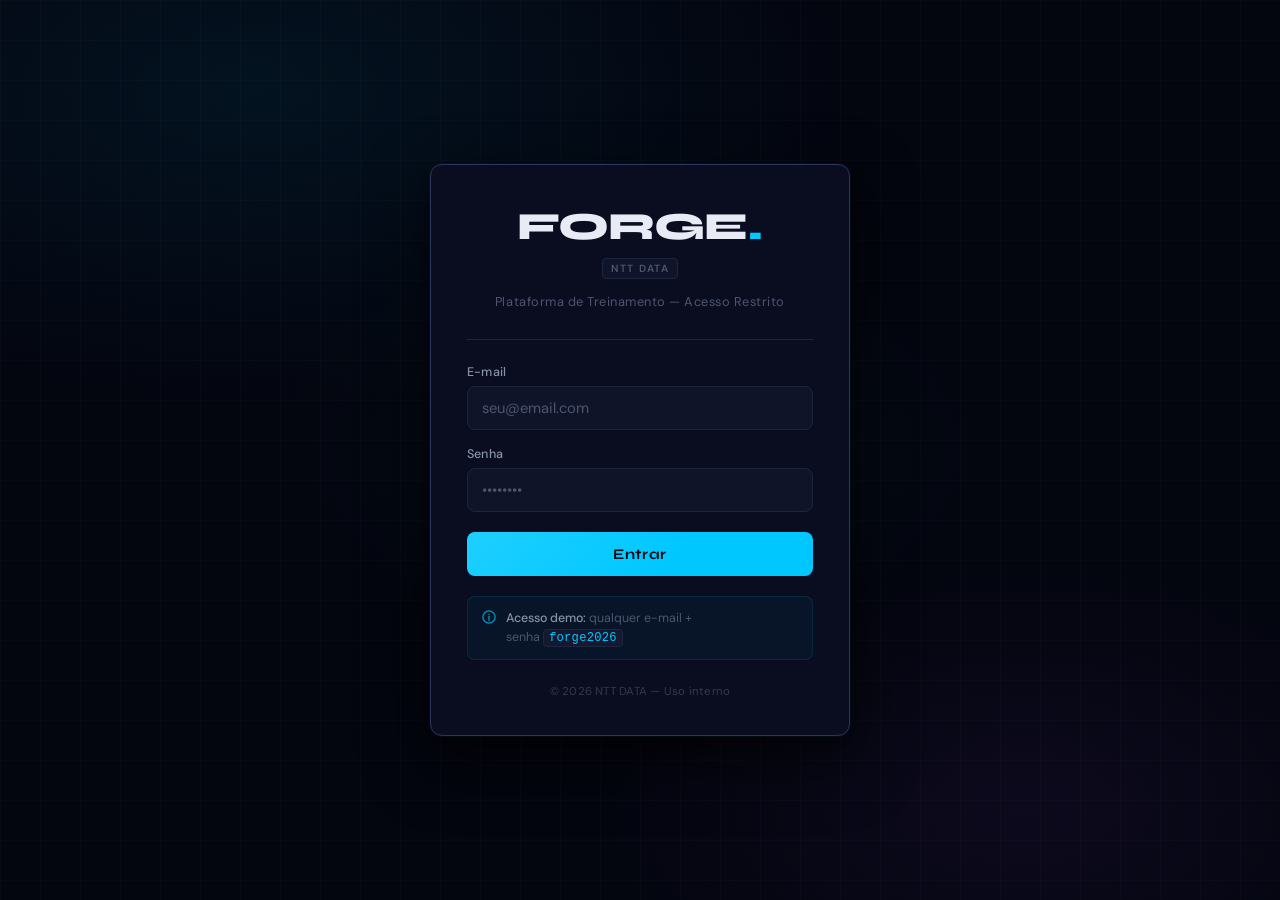
==== commit 7b8060f1: "feat: add login page, auth guard, market certs, FORGE acronym + narrative redesign - login.html: FOR" ====
--- a/lab-01.html
+++ b/lab-01.html
@@ -858,6 +858,7 @@
   </style>
 </head>
 <body>
+<script>if(!localStorage.getItem('forge_auth'))window.location.replace('login.html');</script>
 
 <!-- ══════════════════════════════════════════════════ NAV -->
 <nav>
@@ -872,8 +873,8 @@
       <li><a href="#conceitos">Conceitos</a></li>
       <li><a href="#demo">Demo</a></li>
       <li><a href="#exercicio">Exercício</a></li>
-      <li><a href="#catalogo">Catálogo</a></li>
-      <li><a href="#qualidade">Qualidade</a></li>
+      <li><a href="levels.html">Níveis E1–E4</a></li>
+      <li><a href="artifacts.html">Artefatos</a></li>
       <li><a href="#exercicio" class="nav-cta">Começar Lab</a></li>
     </ul>
     <button class="nav-hamburger" onclick="toggleMobileMenu()" aria-label="Menu">
@@ -888,8 +889,8 @@
     <a href="#conceitos" onclick="closeMobileMenu()">Conceitos</a>
     <a href="#demo" onclick="closeMobileMenu()">Demo</a>
     <a href="#exercicio" onclick="closeMobileMenu()">Exercício</a>
-    <a href="#catalogo" onclick="closeMobileMenu()">Catálogo</a>
-    <a href="#qualidade" onclick="closeMobileMenu()">Qualidade</a>
+    <a href="levels.html" onclick="closeMobileMenu()">Níveis E1–E4</a>
+    <a href="artifacts.html" onclick="closeMobileMenu()">Artefatos</a>
     <a href="#exercicio" class="nav-cta" onclick="closeMobileMenu()">Começar Lab</a>
   </div>
 </nav>
